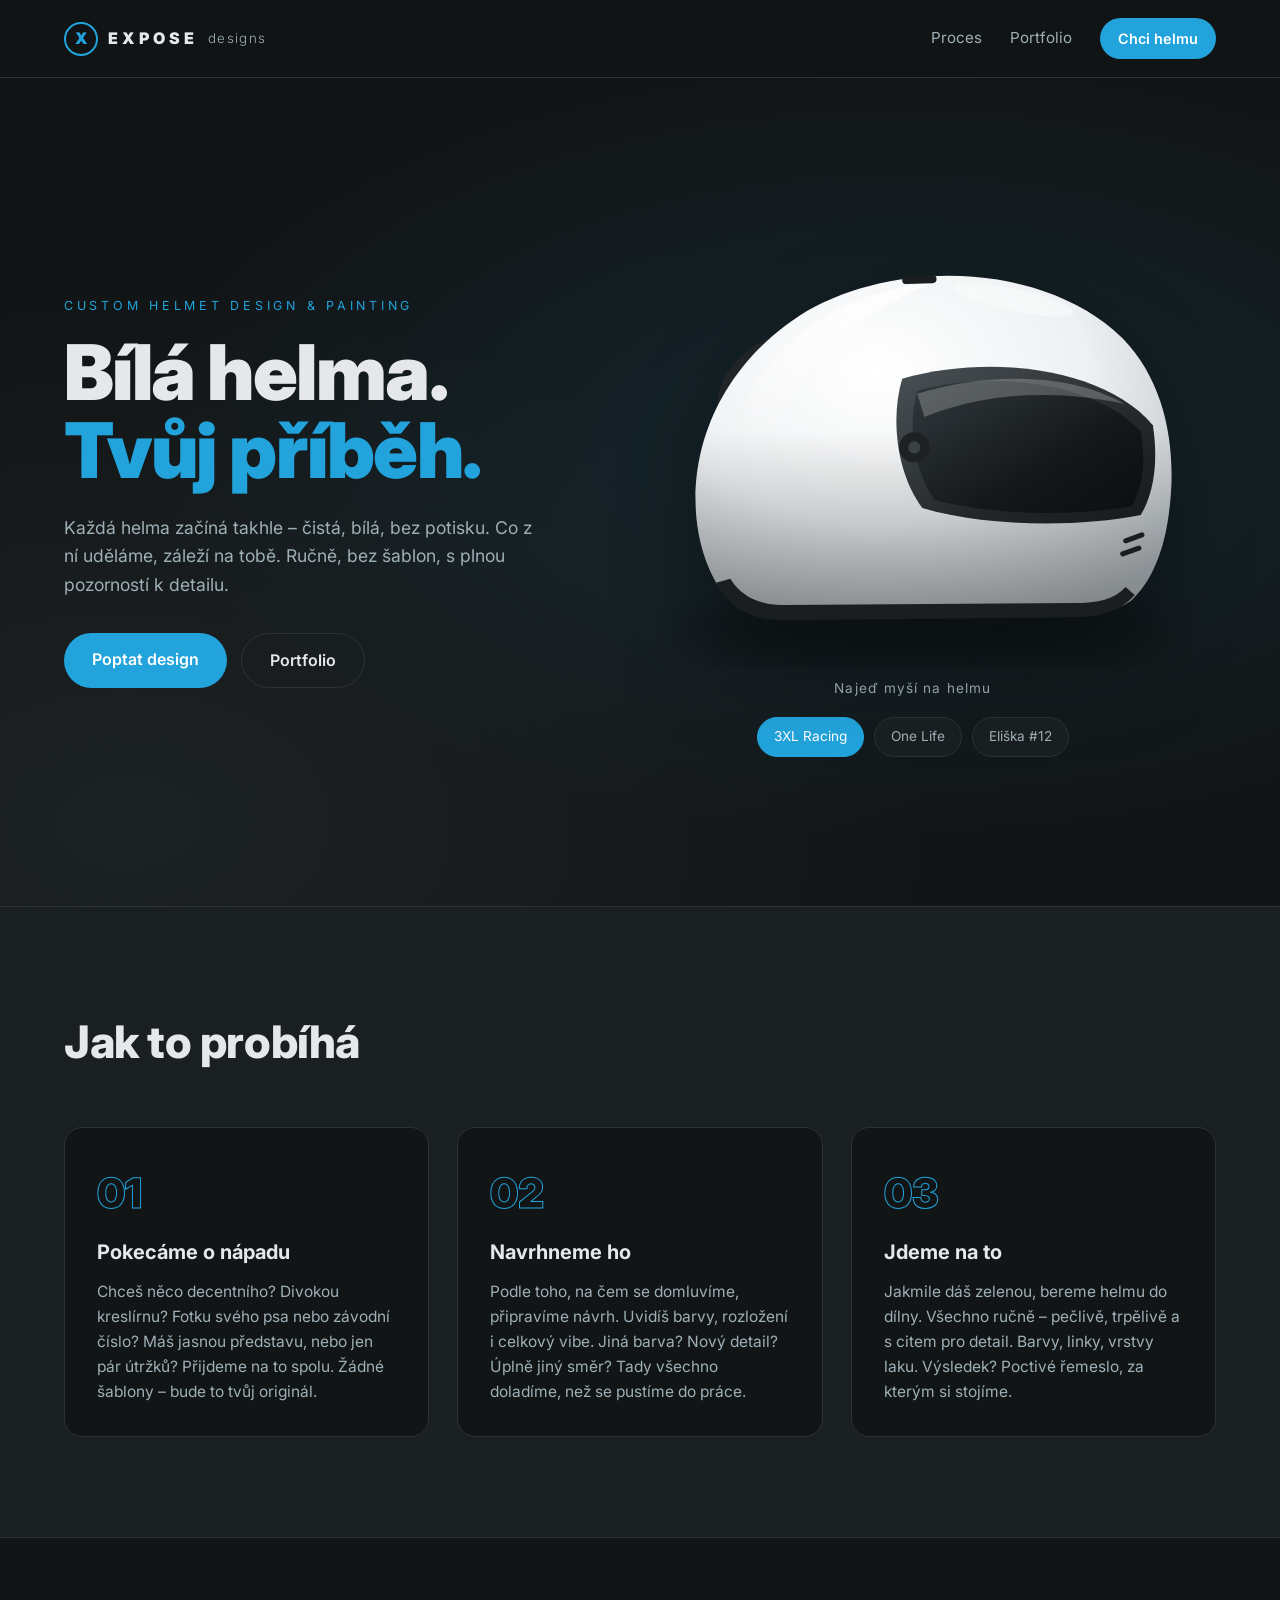
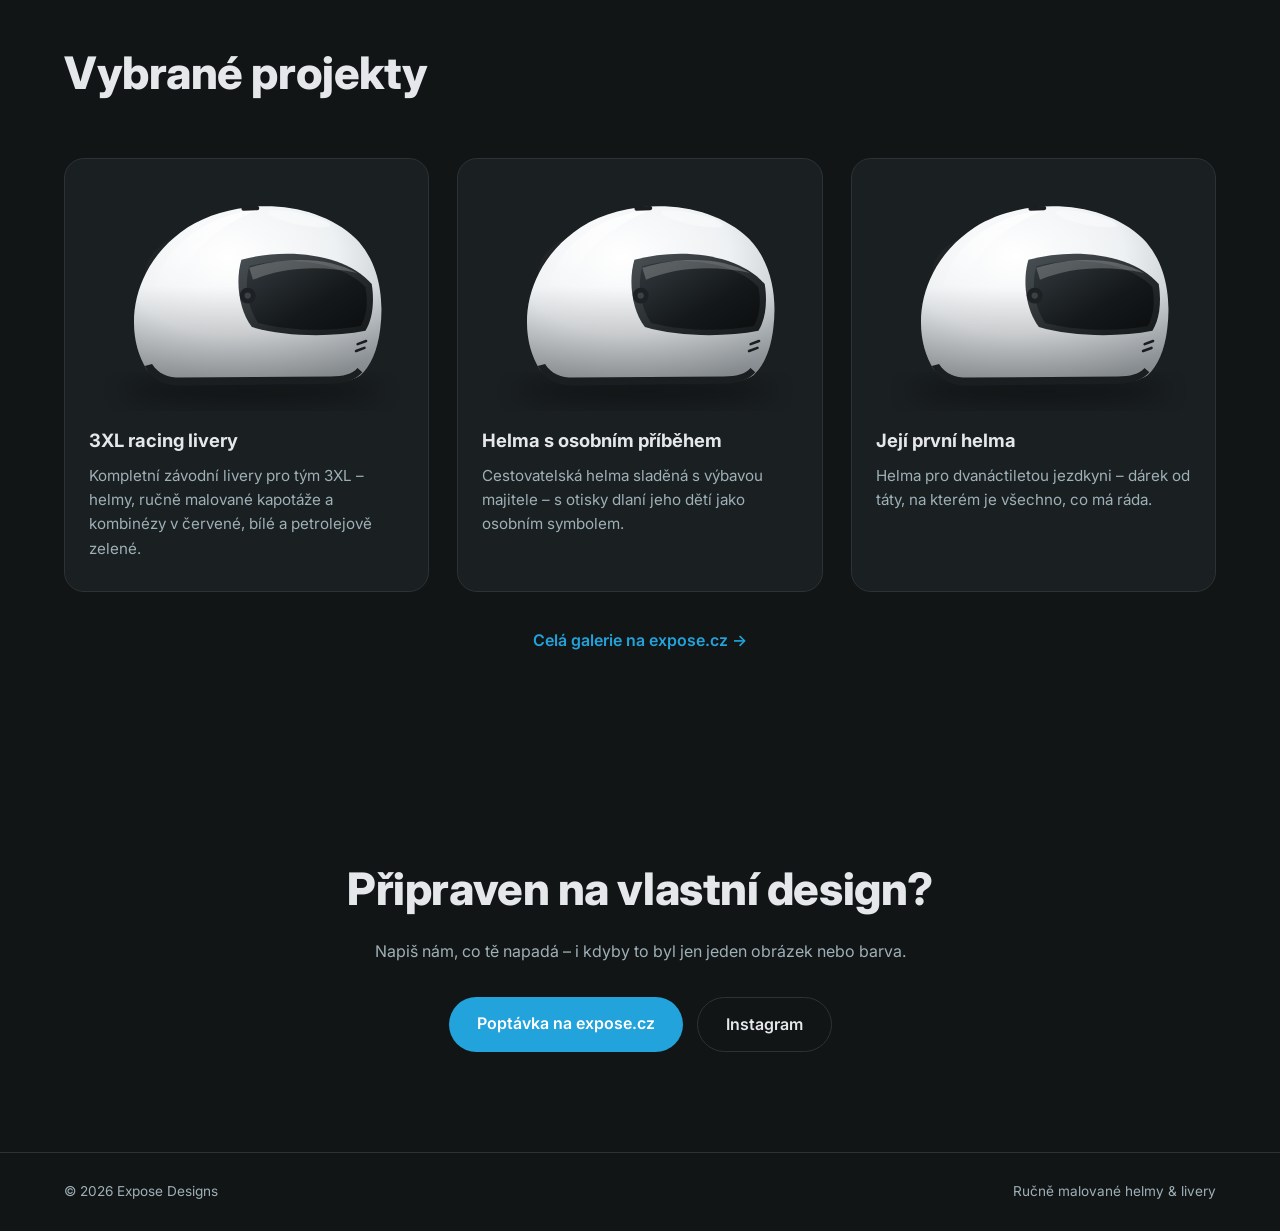
==== index.html @ 3616c08e "Add Expose Designs landing page with white helmet hover reveal Plain white SVG helmet that gets airb" ====
<!DOCTYPE html>
<html lang="cs">
<head>
  <meta charset="utf-8">
  <meta name="viewport" content="width=device-width, initial-scale=1">
  <title>Expose Designs | Custom design a malování helem</title>
  <meta name="description" content="Ručně malované helmy a závodní livery na míru. Žádné šablony – každá helma je originál.">
  <link rel="preconnect" href="https://fonts.googleapis.com">
  <link rel="preconnect" href="https://fonts.gstatic.com" crossorigin>
  <link href="https://fonts.googleapis.com/css2?family=Inter:wght@300;400;600;800;900&display=swap" rel="stylesheet">
  <link rel="stylesheet" href="css/style.css">
</head>
<body>
  <header class="nav">
    <a class="logo" href="#top"><span class="logo-x">X</span> EXPOSE <small>designs</small></a>
    <nav>
      <a href="#proces">Proces</a>
      <a href="#portfolio">Portfolio</a>
      <a href="#kontakt" class="btn btn-small">Chci helmu</a>
    </nav>
  </header>

  <main id="top">
    <section class="hero">
      <div class="hero-text">
        <p class="eyebrow">Custom helmet design &amp; painting</p>
        <h1>Bílá helma.<br><span class="accent">Tvůj příběh.</span></h1>
        <p class="lead">Každá helma začíná takhle – čistá, bílá, bez potisku. Co z ní uděláme, záleží na tobě.
          Ručně, bez šablon, s plnou pozorností k detailu.</p>
        <div class="hero-cta">
          <a href="#kontakt" class="btn">Poptat design</a>
          <a href="#portfolio" class="btn btn-ghost">Portfolio</a>
        </div>
      </div>

      <div class="hero-stage">
        <div class="helmet-wrap" id="heroHelmet" tabindex="0" aria-label="Najeď na helmu a uvidíš design"></div>
        <p class="hint"><span class="hint-mouse">Najeď myší na helmu</span><span class="hint-touch">Klepni na helmu</span></p>
        <div class="design-picker" role="tablist" aria-label="Vyber design">
          <button class="chip is-active" data-design="3xl" role="tab">3XL Racing</button>
          <button class="chip" data-design="3ae" role="tab">One Life</button>
          <button class="chip" data-design="eliska" role="tab">Eliška #12</button>
        </div>
      </div>
    </section>

    <section class="process" id="proces">
      <h2>Jak to probíhá</h2>
      <div class="steps">
        <article class="step">
          <span class="step-n">01</span>
          <h3>Pokecáme o nápadu</h3>
          <p>Chceš něco decentního? Divokou kreslírnu? Fotku svého psa nebo závodní číslo?
            Máš jasnou představu, nebo jen pár útržků? Přijdeme na to spolu. Žádné šablony – bude to tvůj originál.</p>
        </article>
        <article class="step">
          <span class="step-n">02</span>
          <h3>Navrhneme ho</h3>
          <p>Podle toho, na čem se domluvíme, připravíme návrh. Uvidíš barvy, rozložení i celkový vibe.
            Jiná barva? Nový detail? Úplně jiný směr? Tady všechno doladíme, než se pustíme do práce.</p>
        </article>
        <article class="step">
          <span class="step-n">03</span>
          <h3>Jdeme na to</h3>
          <p>Jakmile dáš zelenou, bereme helmu do dílny. Všechno ručně – pečlivě, trpělivě a s citem pro detail.
            Barvy, linky, vrstvy laku. Výsledek? Poctivé řemeslo, za kterým si stojíme.</p>
        </article>
      </div>
    </section>

    <section class="portfolio" id="portfolio">
      <h2>Vybrané projekty</h2>
      <div class="cards">
        <article class="card" data-design="3xl">
          <div class="card-helmet"></div>
          <h3>3XL racing livery</h3>
          <p>Kompletní závodní livery pro tým 3XL – helmy, ručně malované kapotáže a kombinézy v červené,
            bílé a petrolejově zelené.</p>
        </article>
        <article class="card" data-design="3ae">
          <div class="card-helmet"></div>
          <h3>Helma s osobním příběhem</h3>
          <p>Cestovatelská helma sladěná s výbavou majitele – s otisky dlaní jeho dětí jako osobním symbolem.</p>
        </article>
        <article class="card" data-design="eliska">
          <div class="card-helmet"></div>
          <h3>Její první helma</h3>
          <p>Helma pro dvanáctiletou jezdkyni – dárek od táty, na kterém je všechno, co má ráda.</p>
        </article>
      </div>
      <p class="more"><a href="https://www.expose.cz/en/gallery" target="_blank" rel="noopener">Celá galerie na expose.cz →</a></p>
    </section>

    <section class="contact" id="kontakt">
      <h2>Připraven na vlastní design?</h2>
      <p>Napiš nám, co tě napadá – i kdyby to byl jen jeden obrázek nebo barva.</p>
      <div class="hero-cta center">
        <a class="btn" href="https://www.expose.cz" target="_blank" rel="noopener">Poptávka na expose.cz</a>
        <a class="btn btn-ghost" href="https://www.instagram.com/design.by.expos_e/" target="_blank" rel="noopener">Instagram</a>
      </div>
    </section>
  </main>

  <footer class="footer">
    <span>© 2026 Expose Designs</span>
    <span>Ručně malované helmy &amp; livery</span>
  </footer>

  <script src="js/helmet.js"></script>
  <script src="js/main.js"></script>
</body>
</html>
---- css/style.css ----
:root {
  --bg: #121516;
  --bg-2: #1a1f21;
  --line: #2c3235;
  --text: #e5e7eb;
  --muted: #9eb0b7;
  --accent: #22a3db;
  --accent-2: #96b7c5;
}

* { box-sizing: border-box; margin: 0; padding: 0; }
html { scroll-behavior: smooth; }
body {
  font-family: Inter, system-ui, -apple-system, "Segoe UI", Roboto, sans-serif;
  background: var(--bg);
  color: var(--text);
  line-height: 1.6;
  -webkit-font-smoothing: antialiased;
}
a { color: inherit; text-decoration: none; }

/* NAV */
.nav {
  position: sticky; top: 0; z-index: 10;
  display: flex; justify-content: space-between; align-items: center;
  padding: 18px clamp(20px, 5vw, 64px);
  background: rgba(18, 21, 22, .8);
  backdrop-filter: blur(10px);
  border-bottom: 1px solid var(--line);
}
.logo { font-weight: 900; letter-spacing: .25em; display: flex; align-items: center; gap: 10px; }
.logo small { font-weight: 300; letter-spacing: .1em; color: var(--muted); }
.logo-x {
  display: grid; place-items: center; width: 34px; height: 34px; border-radius: 50%;
  border: 2px solid var(--accent); color: var(--accent); letter-spacing: 0;
}
.nav nav { display: flex; gap: 28px; align-items: center; font-size: .95rem; }
.nav nav a:not(.btn) { color: var(--muted); transition: color .2s; }
.nav nav a:not(.btn):hover { color: var(--text); }

/* BUTTONS */
.btn {
  display: inline-block; padding: 14px 28px; border-radius: 999px;
  background: var(--accent); color: #fff; font-weight: 600;
  transition: transform .2s, box-shadow .2s, background .2s;
}
.btn:hover { transform: translateY(-2px); box-shadow: 0 10px 30px rgba(34, 163, 219, .35); }
.btn-ghost { background: transparent; border: 1px solid var(--line); color: var(--text); }
.btn-ghost:hover { border-color: var(--accent); box-shadow: none; }
.btn-small { padding: 9px 18px; font-size: .9rem; }

/* HERO */
.hero {
  min-height: calc(100vh - 72px);
  display: grid; grid-template-columns: 1fr 1.2fr; align-items: center; gap: 40px;
  padding: 40px clamp(20px, 5vw, 64px);
  background:
    radial-gradient(ellipse at 70% 45%, rgba(34, 163, 219, .12), transparent 60%),
    radial-gradient(ellipse at 10% 90%, rgba(150, 183, 197, .08), transparent 50%);
}
.eyebrow { text-transform: uppercase; letter-spacing: .3em; font-size: .78rem; color: var(--accent); margin-bottom: 18px; }
h1 { font-size: clamp(2.6rem, 6vw, 5rem); line-height: 1.02; font-weight: 900; letter-spacing: -.02em; }
.accent { color: var(--accent); }
.lead { color: var(--muted); max-width: 480px; margin: 24px 0 34px; font-size: 1.1rem; }
.hero-cta { display: flex; gap: 14px; flex-wrap: wrap; }
.hero-cta.center { justify-content: center; }

.hero-stage { display: flex; flex-direction: column; align-items: center; }
.helmet-wrap {
  width: 100%; max-width: 680px; cursor: crosshair; outline: none;
  transition: transform .5s cubic-bezier(.2, .8, .2, 1), filter .5s;
  filter: drop-shadow(0 30px 40px rgba(0, 0, 0, .35));
}
.helmet-wrap.is-painted { transform: scale(1.03) rotate(-1deg); }
.helmet-wrap:focus-visible { outline: 2px dashed var(--accent); outline-offset: 8px; border-radius: 20px; }
.helmet-svg { width: 100%; height: auto; display: block; }

.hint {
  margin-top: 6px; font-size: .85rem; color: var(--muted); letter-spacing: .08em;
  transition: opacity .3s;
}
.hint-touch { display: none; }
@media (hover: none) { .hint-mouse { display: none; } .hint-touch { display: inline; } }
.hero-stage:has(.is-painted) .hint { opacity: 0; }

.design-picker { display: flex; gap: 10px; margin-top: 18px; flex-wrap: wrap; justify-content: center; }
.chip {
  font: inherit; font-size: .85rem; cursor: pointer;
  padding: 8px 16px; border-radius: 999px;
  background: var(--bg-2); color: var(--muted); border: 1px solid var(--line);
  transition: all .2s;
}
.chip:hover { color: var(--text); border-color: var(--accent-2); }
.chip.is-active { background: var(--accent); border-color: var(--accent); color: #fff; }

/* SECTIONS */
section { padding: 100px clamp(20px, 5vw, 64px); }
h2 { font-size: clamp(1.8rem, 3.5vw, 2.8rem); font-weight: 800; margin-bottom: 48px; letter-spacing: -.01em; }

.process { background: var(--bg-2); border-top: 1px solid var(--line); border-bottom: 1px solid var(--line); }
.steps { display: grid; grid-template-columns: repeat(3, 1fr); gap: 28px; }
.step {
  padding: 32px; border-radius: 18px; border: 1px solid var(--line); background: var(--bg);
  transition: border-color .3s, transform .3s;
}
.step:hover { border-color: var(--accent); transform: translateY(-4px); }
.step-n { font-size: 2.6rem; font-weight: 900; color: transparent; -webkit-text-stroke: 1px var(--accent); }
.step h3 { margin: 10px 0 12px; font-size: 1.25rem; }
.step p { color: var(--muted); font-size: .97rem; }

.cards { display: grid; grid-template-columns: repeat(3, 1fr); gap: 28px; }
.card {
  padding: 22px 24px 30px; border-radius: 20px; background: var(--bg-2); border: 1px solid var(--line);
  cursor: crosshair; transition: border-color .3s, transform .3s;
}
.card:hover { border-color: var(--accent); transform: translateY(-4px); }
.card-helmet { margin-bottom: 14px; transition: transform .5s cubic-bezier(.2, .8, .2, 1); }
.card-helmet.is-painted { transform: scale(1.04); }
.card h3 { font-size: 1.15rem; margin-bottom: 8px; }
.card p { color: var(--muted); font-size: .95rem; }
.more { margin-top: 36px; text-align: center; }
.more a { color: var(--accent); font-weight: 600; }

.contact { text-align: center; }
.contact h2 { margin-bottom: 14px; }
.contact p { color: var(--muted); margin-bottom: 32px; }

.footer {
  display: flex; justify-content: space-between; flex-wrap: wrap; gap: 10px;
  padding: 28px clamp(20px, 5vw, 64px); border-top: 1px solid var(--line);
  color: var(--muted); font-size: .85rem;
}

@media (max-width: 900px) {
  .hero { grid-template-columns: 1fr; text-align: center; min-height: auto; padding-top: 50px; }
  .lead { margin-left: auto; margin-right: auto; }
  .hero-cta { justify-content: center; }
  .steps, .cards { grid-template-columns: 1fr; }
  .nav nav a:not(.btn) { display: none; }
}

@media (prefers-reduced-motion: reduce) {
  * { transition: none !important; scroll-behavior: auto !important; }
}
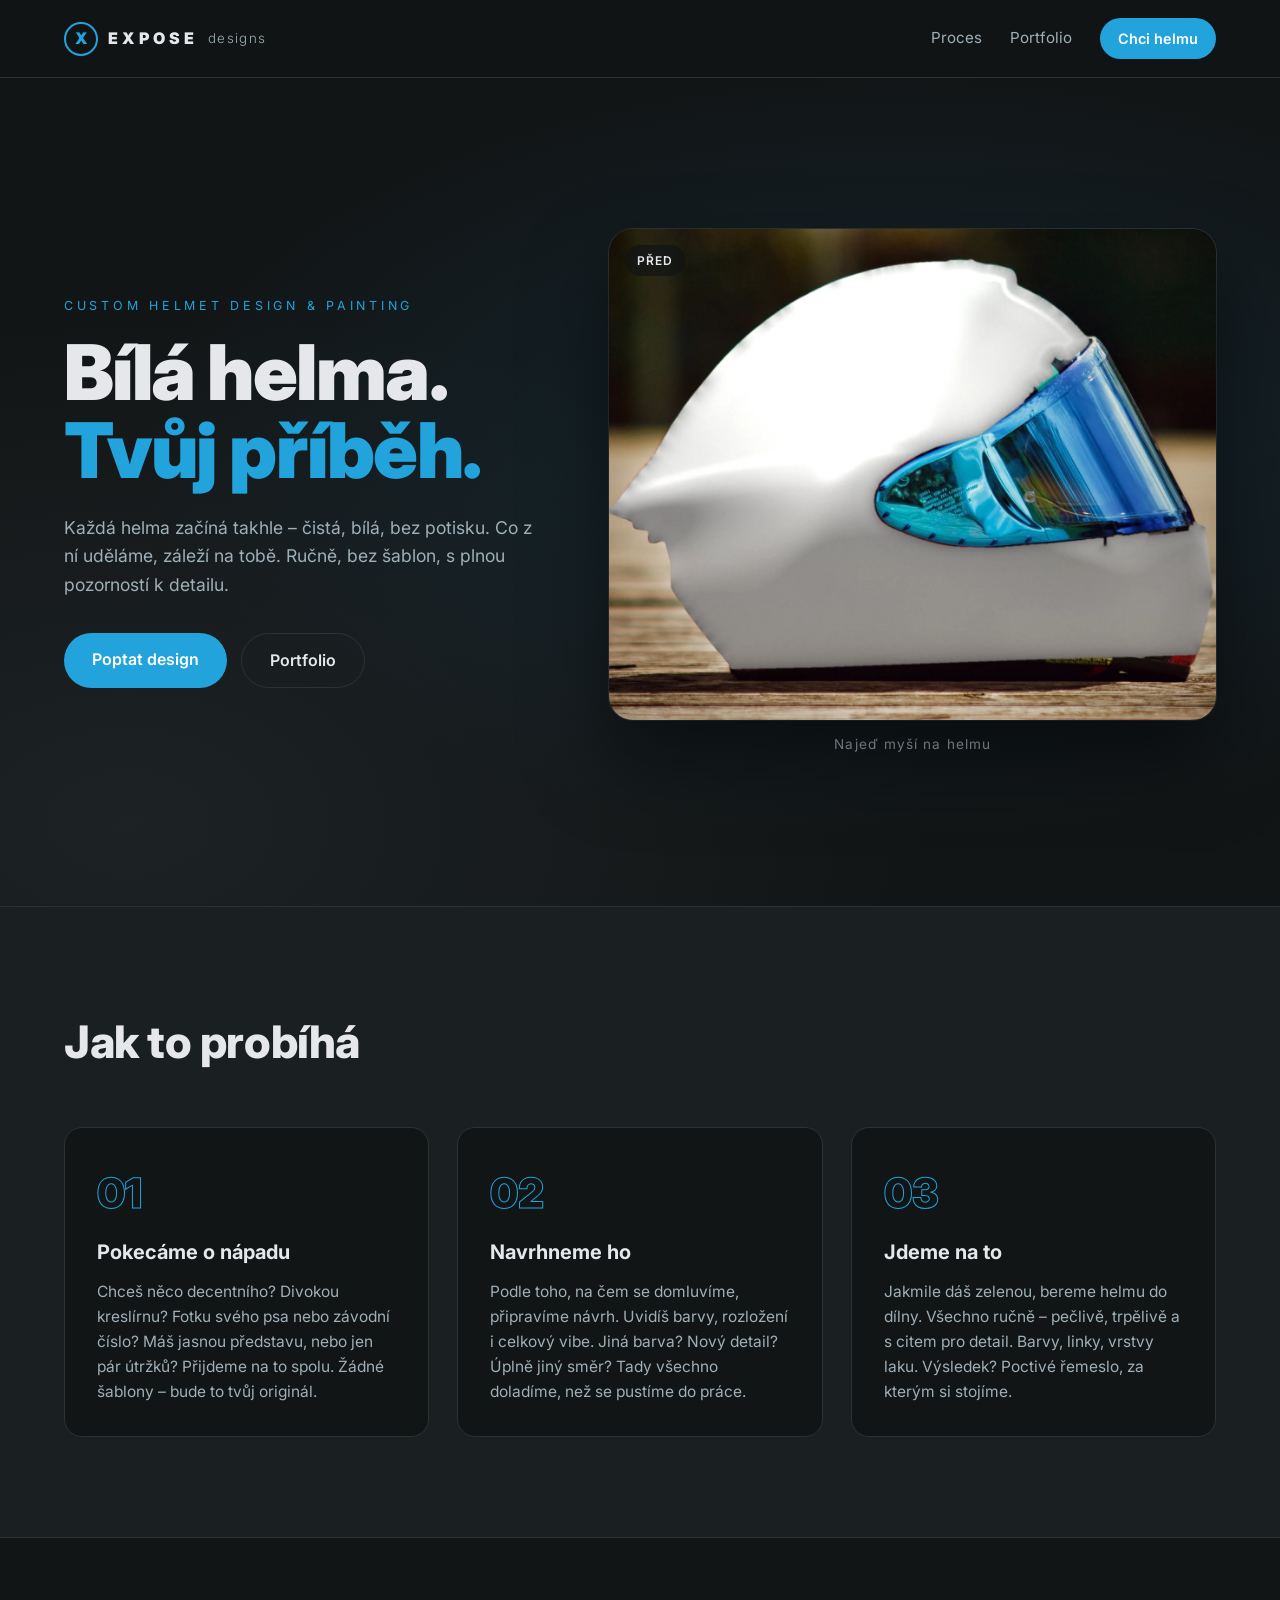
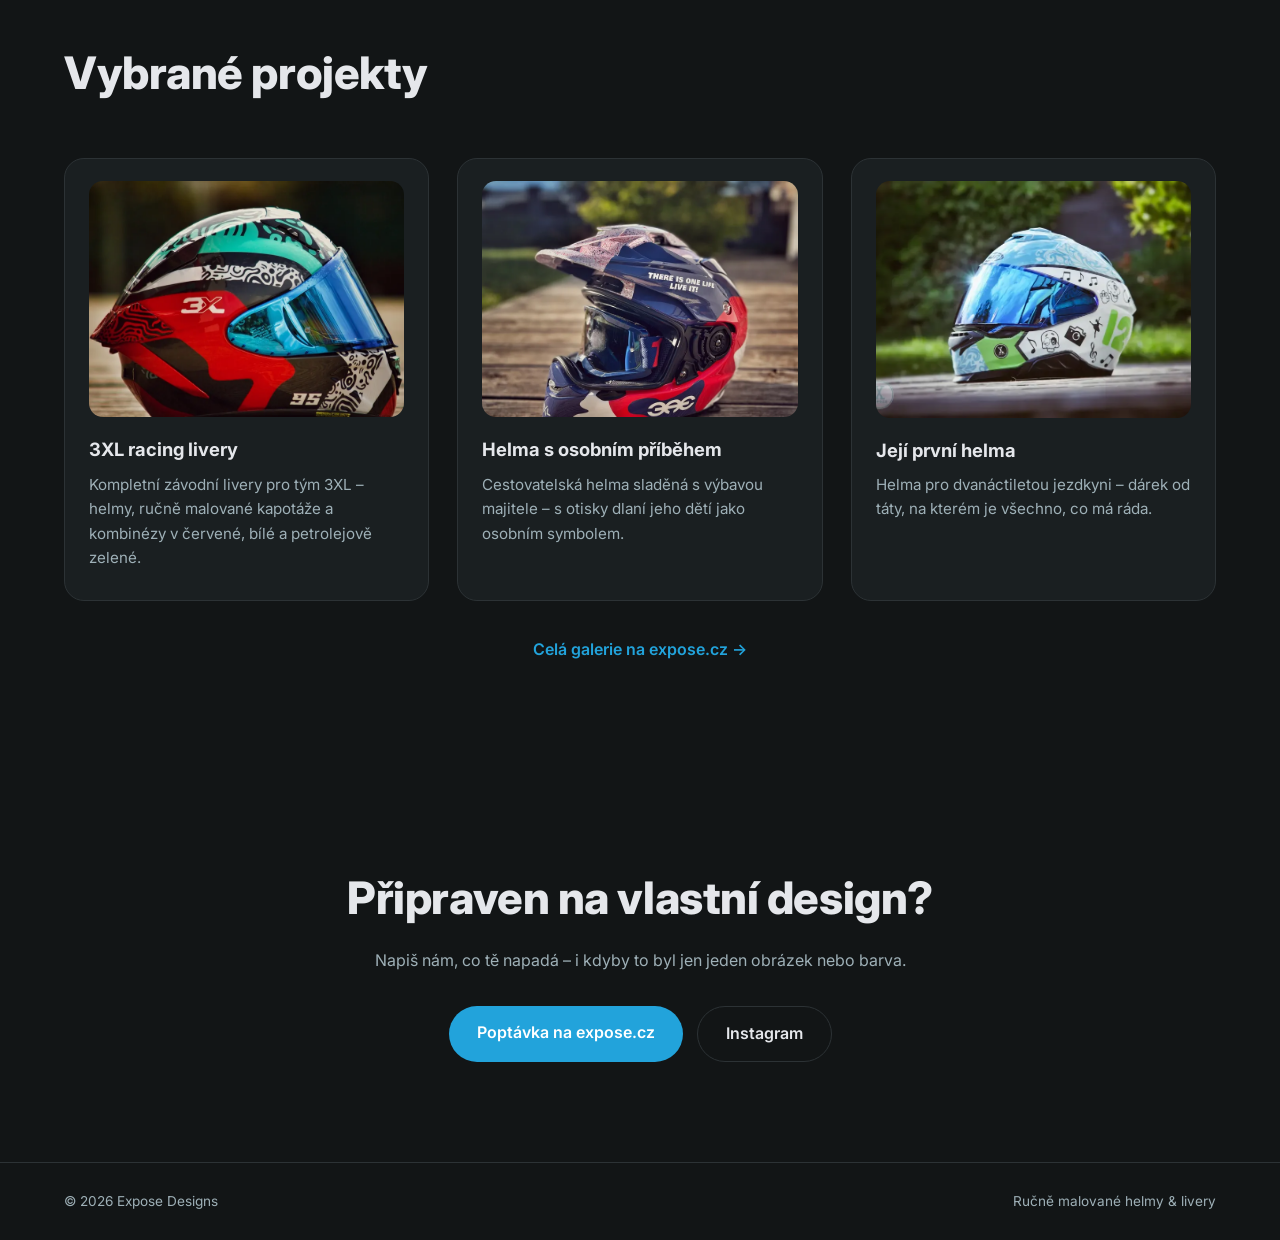
==== commit fa0b6a51: "Replace SVG helmet with photo-based white-to-livery reveal Hero now shows a photoreal plain white he" ====
--- a/index.html
+++ b/index.html
@@ -34,13 +34,13 @@
       </div>
 
       <div class="hero-stage">
-        <div class="helmet-wrap" id="heroHelmet" tabindex="0" aria-label="Najeď na helmu a uvidíš design"></div>
+        <div class="reveal" id="heroReveal" tabindex="0" aria-label="Najeď na helmu a uvidíš hotový design">
+          <img class="reveal-base" src="img/helmet-white.webp" alt="Čistě bílá helma bez potisku" width="1400" height="1134">
+          <img class="reveal-top" src="img/helmet-painted.webp" alt="Stejná helma s ručně malovaným designem 3XL racing" width="1400" height="1134">
+          <span class="reveal-tag tag-before">Před</span>
+          <span class="reveal-tag tag-after">Po – 3XL racing livery</span>
+        </div>
         <p class="hint"><span class="hint-mouse">Najeď myší na helmu</span><span class="hint-touch">Klepni na helmu</span></p>
-        <div class="design-picker" role="tablist" aria-label="Vyber design">
-          <button class="chip is-active" data-design="3xl" role="tab">3XL Racing</button>
-          <button class="chip" data-design="3ae" role="tab">One Life</button>
-          <button class="chip" data-design="eliska" role="tab">Eliška #12</button>
-        </div>
       </div>
     </section>
 
@@ -71,19 +71,19 @@
     <section class="portfolio" id="portfolio">
       <h2>Vybrané projekty</h2>
       <div class="cards">
-        <article class="card" data-design="3xl">
-          <div class="card-helmet"></div>
+        <article class="card">
+          <div class="card-photo"><img src="img/project-3xl.webp" alt="3XL racing livery" loading="lazy"></div>
           <h3>3XL racing livery</h3>
           <p>Kompletní závodní livery pro tým 3XL – helmy, ručně malované kapotáže a kombinézy v červené,
             bílé a petrolejově zelené.</p>
         </article>
-        <article class="card" data-design="3ae">
-          <div class="card-helmet"></div>
+        <article class="card">
+          <div class="card-photo"><img src="img/project-3ae.webp" alt="Cestovatelská helma s osobním příběhem" loading="lazy"></div>
           <h3>Helma s osobním příběhem</h3>
           <p>Cestovatelská helma sladěná s výbavou majitele – s otisky dlaní jeho dětí jako osobním symbolem.</p>
         </article>
-        <article class="card" data-design="eliska">
-          <div class="card-helmet"></div>
+        <article class="card">
+          <div class="card-photo"><img src="img/project-eliska.webp" alt="Helma pro dvanáctiletou jezdkyni" loading="lazy"></div>
           <h3>Její první helma</h3>
           <p>Helma pro dvanáctiletou jezdkyni – dárek od táty, na kterém je všechno, co má ráda.</p>
         </article>
@@ -106,7 +106,6 @@
     <span>Ručně malované helmy &amp; livery</span>
   </footer>
 
-  <script src="js/helmet.js"></script>
   <script src="js/main.js"></script>
 </body>
 </html>
--- a/css/style.css
+++ b/css/style.css
@@ -66,32 +66,37 @@
 .hero-cta.center { justify-content: center; }
 
 .hero-stage { display: flex; flex-direction: column; align-items: center; }
-.helmet-wrap {
-  width: 100%; max-width: 680px; cursor: crosshair; outline: none;
-  transition: transform .5s cubic-bezier(.2, .8, .2, 1), filter .5s;
-  filter: drop-shadow(0 30px 40px rgba(0, 0, 0, .35));
+.reveal {
+  --x: 50%; --y: 50%; --r: 0%;
+  position: relative; width: 100%; max-width: 760px; aspect-ratio: 1400 / 1134;
+  border-radius: 24px; overflow: hidden; cursor: crosshair; outline: none;
+  box-shadow: 0 40px 80px rgba(0, 0, 0, .5), 0 0 0 1px var(--line);
+  transition: transform .6s cubic-bezier(.2, .8, .2, 1), box-shadow .6s;
 }
-.helmet-wrap.is-painted { transform: scale(1.03) rotate(-1deg); }
-.helmet-wrap:focus-visible { outline: 2px dashed var(--accent); outline-offset: 8px; border-radius: 20px; }
-.helmet-svg { width: 100%; height: auto; display: block; }
+.reveal img { position: absolute; inset: 0; width: 100%; height: 100%; object-fit: cover; display: block; user-select: none; -webkit-user-drag: none; }
+.reveal-top {
+  -webkit-mask-image: radial-gradient(circle at var(--x) var(--y), #000 calc(var(--r) - 12%), transparent var(--r));
+          mask-image: radial-gradient(circle at var(--x) var(--y), #000 calc(var(--r) - 12%), transparent var(--r));
+}
+.reveal.is-painted { transform: scale(1.015); box-shadow: 0 50px 100px rgba(0, 0, 0, .6), 0 0 0 1px var(--accent); }
+.reveal:focus-visible { outline: 2px dashed var(--accent); outline-offset: 6px; }
+.reveal-tag {
+  position: absolute; top: 16px; left: 16px; padding: 6px 12px; border-radius: 999px;
+  font-size: .75rem; font-weight: 600; letter-spacing: .08em; text-transform: uppercase;
+  background: rgba(18, 21, 22, .7); backdrop-filter: blur(6px); color: var(--text);
+  transition: opacity .4s;
+}
+.tag-after { opacity: 0; color: #fff; background: rgba(34, 163, 219, .85); }
+.reveal.is-painted .tag-before { opacity: 0; }
+.reveal.is-painted .tag-after { opacity: 1; }
 
 .hint {
-  margin-top: 6px; font-size: .85rem; color: var(--muted); letter-spacing: .08em;
+  margin-top: 14px; font-size: .85rem; color: var(--muted); letter-spacing: .08em;
   transition: opacity .3s;
 }
 .hint-touch { display: none; }
 @media (hover: none) { .hint-mouse { display: none; } .hint-touch { display: inline; } }
 .hero-stage:has(.is-painted) .hint { opacity: 0; }
-
-.design-picker { display: flex; gap: 10px; margin-top: 18px; flex-wrap: wrap; justify-content: center; }
-.chip {
-  font: inherit; font-size: .85rem; cursor: pointer;
-  padding: 8px 16px; border-radius: 999px;
-  background: var(--bg-2); color: var(--muted); border: 1px solid var(--line);
-  transition: all .2s;
-}
-.chip:hover { color: var(--text); border-color: var(--accent-2); }
-.chip.is-active { background: var(--accent); border-color: var(--accent); color: #fff; }
 
 /* SECTIONS */
 section { padding: 100px clamp(20px, 5vw, 64px); }
@@ -111,11 +116,12 @@
 .cards { display: grid; grid-template-columns: repeat(3, 1fr); gap: 28px; }
 .card {
   padding: 22px 24px 30px; border-radius: 20px; background: var(--bg-2); border: 1px solid var(--line);
-  cursor: crosshair; transition: border-color .3s, transform .3s;
+  transition: border-color .3s, transform .3s;
 }
 .card:hover { border-color: var(--accent); transform: translateY(-4px); }
-.card-helmet { margin-bottom: 14px; transition: transform .5s cubic-bezier(.2, .8, .2, 1); }
-.card-helmet.is-painted { transform: scale(1.04); }
+.card-photo { aspect-ratio: 4 / 3; border-radius: 14px; overflow: hidden; margin-bottom: 18px; }
+.card-photo img { width: 100%; height: 100%; object-fit: cover; display: block; transition: transform .6s cubic-bezier(.2, .8, .2, 1); }
+.card:hover .card-photo img { transform: scale(1.06); }
 .card h3 { font-size: 1.15rem; margin-bottom: 8px; }
 .card p { color: var(--muted); font-size: .95rem; }
 .more { margin-top: 36px; text-align: center; }
@@ -132,7 +138,7 @@
 }
 
 @media (max-width: 900px) {
-  .hero { grid-template-columns: 1fr; text-align: center; min-height: auto; padding-top: 50px; }
+  .hero { grid-template-columns: 1fr; text-align: center; gap: 28px; min-height: auto; padding-top: 50px; }
   .lead { margin-left: auto; margin-right: auto; }
   .hero-cta { justify-content: center; }
   .steps, .cards { grid-template-columns: 1fr; }
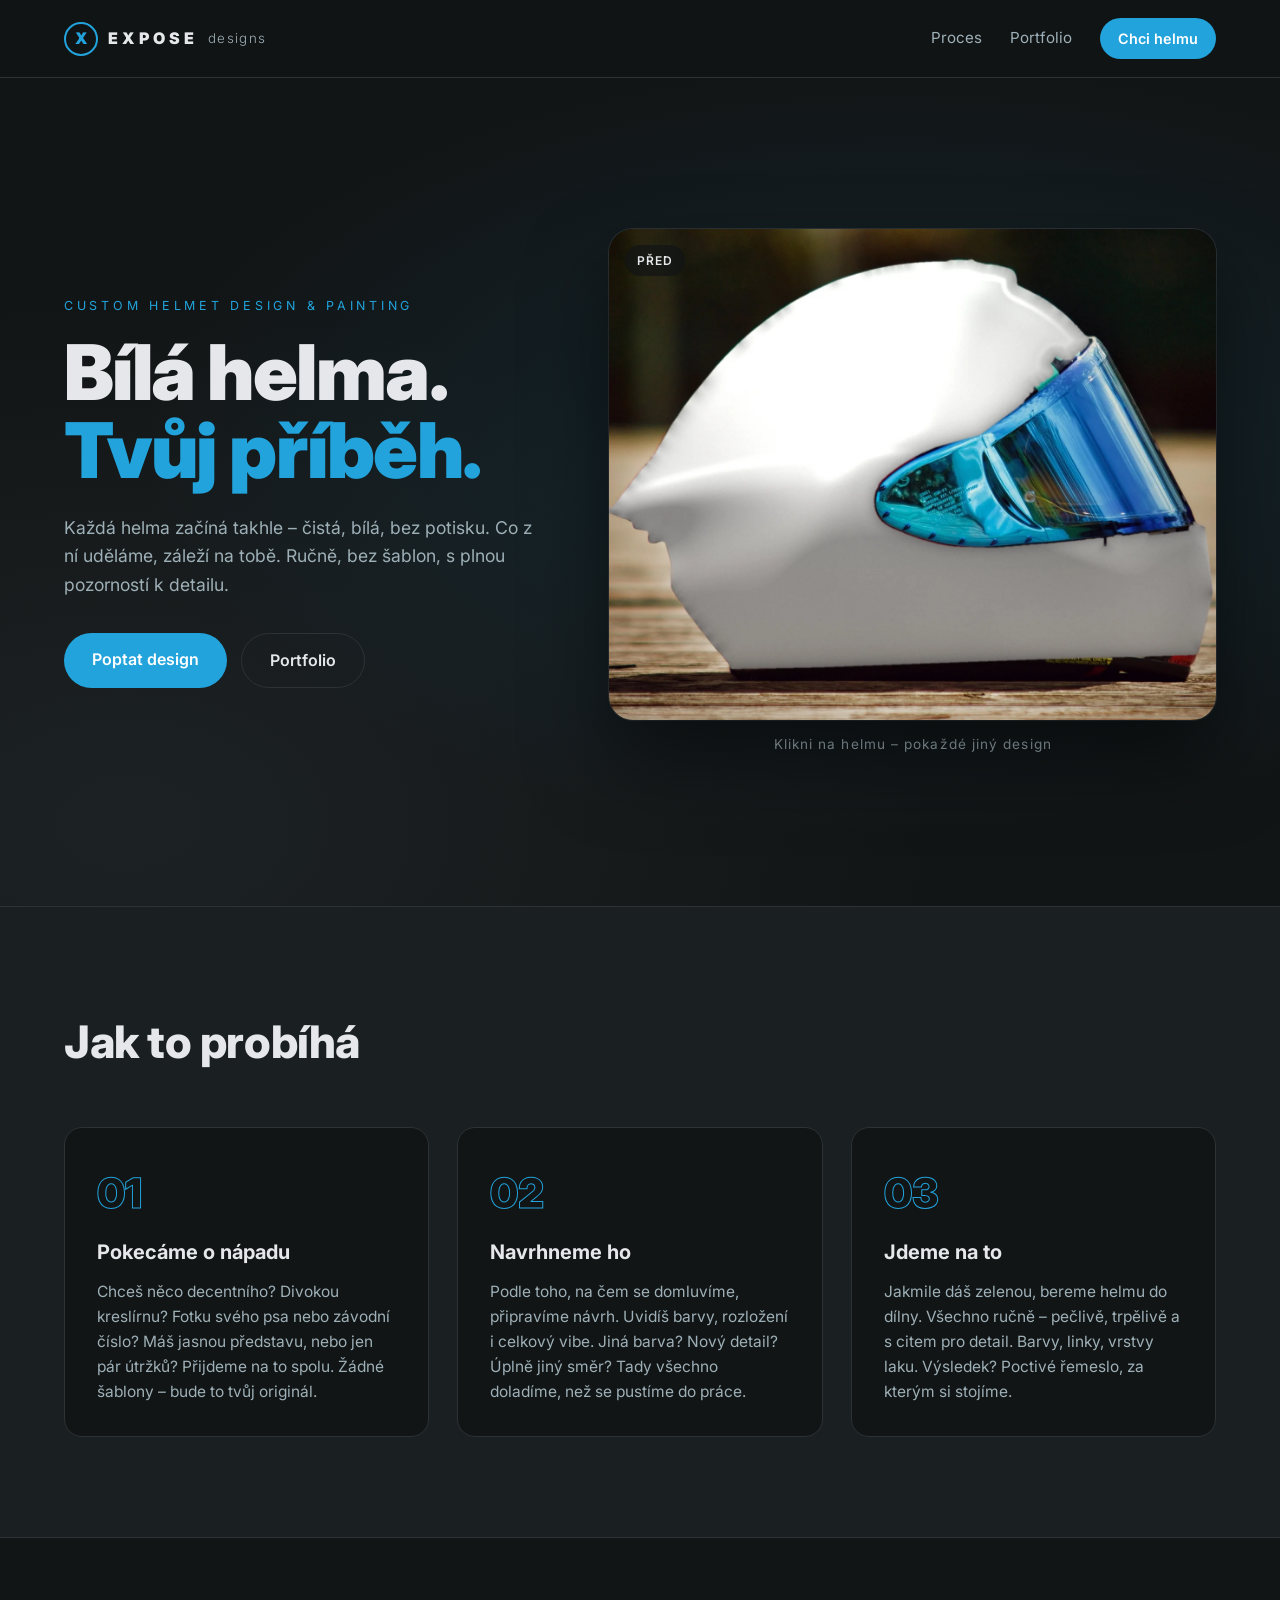
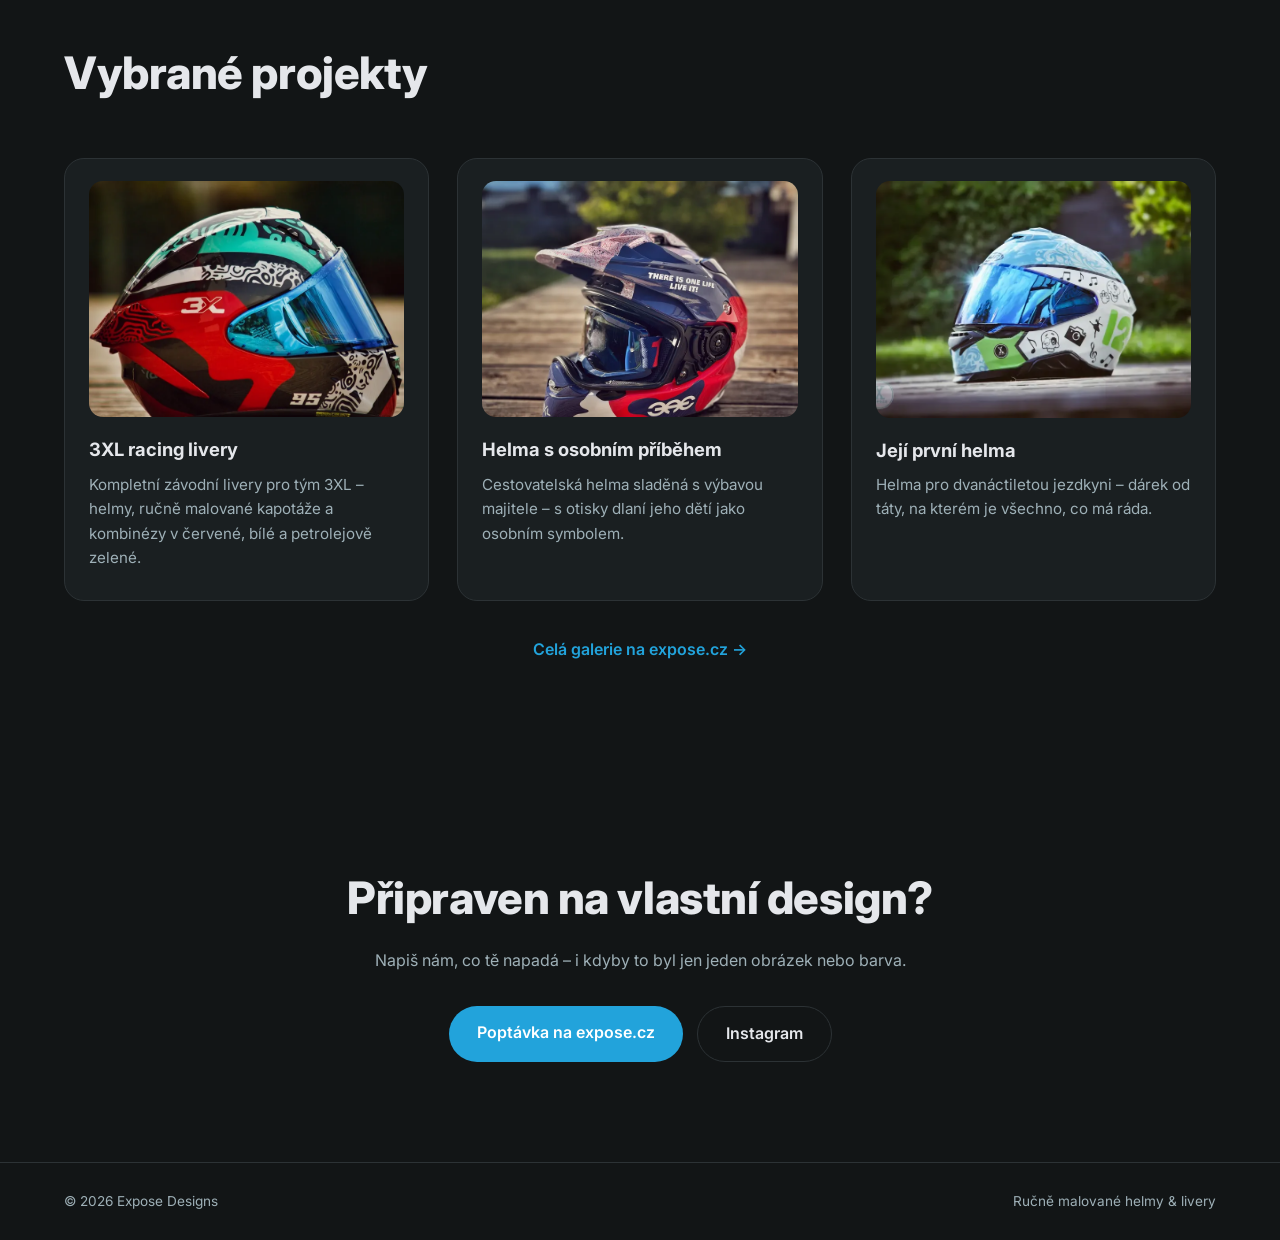
==== commit 3a8731af: "Click to paint helmet, cycle through three liveries Helmet stays white until clicked; each click tog" ====
--- a/index.html
+++ b/index.html
@@ -34,13 +34,14 @@
       </div>
 
       <div class="hero-stage">
-        <div class="reveal" id="heroReveal" tabindex="0" aria-label="Najeď na helmu a uvidíš hotový design">
+        <div class="reveal" id="heroReveal" role="button" tabindex="0" aria-pressed="false" aria-label="Klikni na helmu a nastříkej design">
           <img class="reveal-base" src="img/helmet-white.webp" alt="Čistě bílá helma bez potisku" width="1400" height="1134">
-          <img class="reveal-top" src="img/helmet-painted.webp" alt="Stejná helma s ručně malovaným designem 3XL racing" width="1400" height="1134">
+          <img class="reveal-top" src="img/helmet-3xl.webp" alt="Stejná helma s ručně malovaným designem" width="1400" height="1134">
           <span class="reveal-tag tag-before">Před</span>
-          <span class="reveal-tag tag-after">Po – 3XL racing livery</span>
+          <span class="reveal-tag tag-after" id="designName">3XL racing livery</span>
+          <span class="reveal-count" id="designCount">1 / 3</span>
         </div>
-        <p class="hint"><span class="hint-mouse">Najeď myší na helmu</span><span class="hint-touch">Klepni na helmu</span></p>
+        <p class="hint" id="hint">Klikni na helmu – pokaždé jiný design</p>
       </div>
     </section>
 
--- a/css/style.css
+++ b/css/style.css
@@ -69,7 +69,7 @@
 .reveal {
   --x: 50%; --y: 50%; --r: 0%;
   position: relative; width: 100%; max-width: 760px; aspect-ratio: 1400 / 1134;
-  border-radius: 24px; overflow: hidden; cursor: crosshair; outline: none;
+  border-radius: 24px; overflow: hidden; cursor: pointer; outline: none; -webkit-tap-highlight-color: transparent;
   box-shadow: 0 40px 80px rgba(0, 0, 0, .5), 0 0 0 1px var(--line);
   transition: transform .6s cubic-bezier(.2, .8, .2, 1), box-shadow .6s;
 }
@@ -94,9 +94,12 @@
   margin-top: 14px; font-size: .85rem; color: var(--muted); letter-spacing: .08em;
   transition: opacity .3s;
 }
-.hint-touch { display: none; }
-@media (hover: none) { .hint-mouse { display: none; } .hint-touch { display: inline; } }
-.hero-stage:has(.is-painted) .hint { opacity: 0; }
+.reveal-count {
+  position: absolute; bottom: 16px; right: 16px; padding: 4px 10px; border-radius: 999px;
+  font-size: .72rem; font-weight: 600; letter-spacing: .1em;
+  background: rgba(18, 21, 22, .7); color: var(--muted); opacity: 0; transition: opacity .4s;
+}
+.reveal.is-painted .reveal-count { opacity: 1; }
 
 /* SECTIONS */
 section { padding: 100px clamp(20px, 5vw, 64px); }
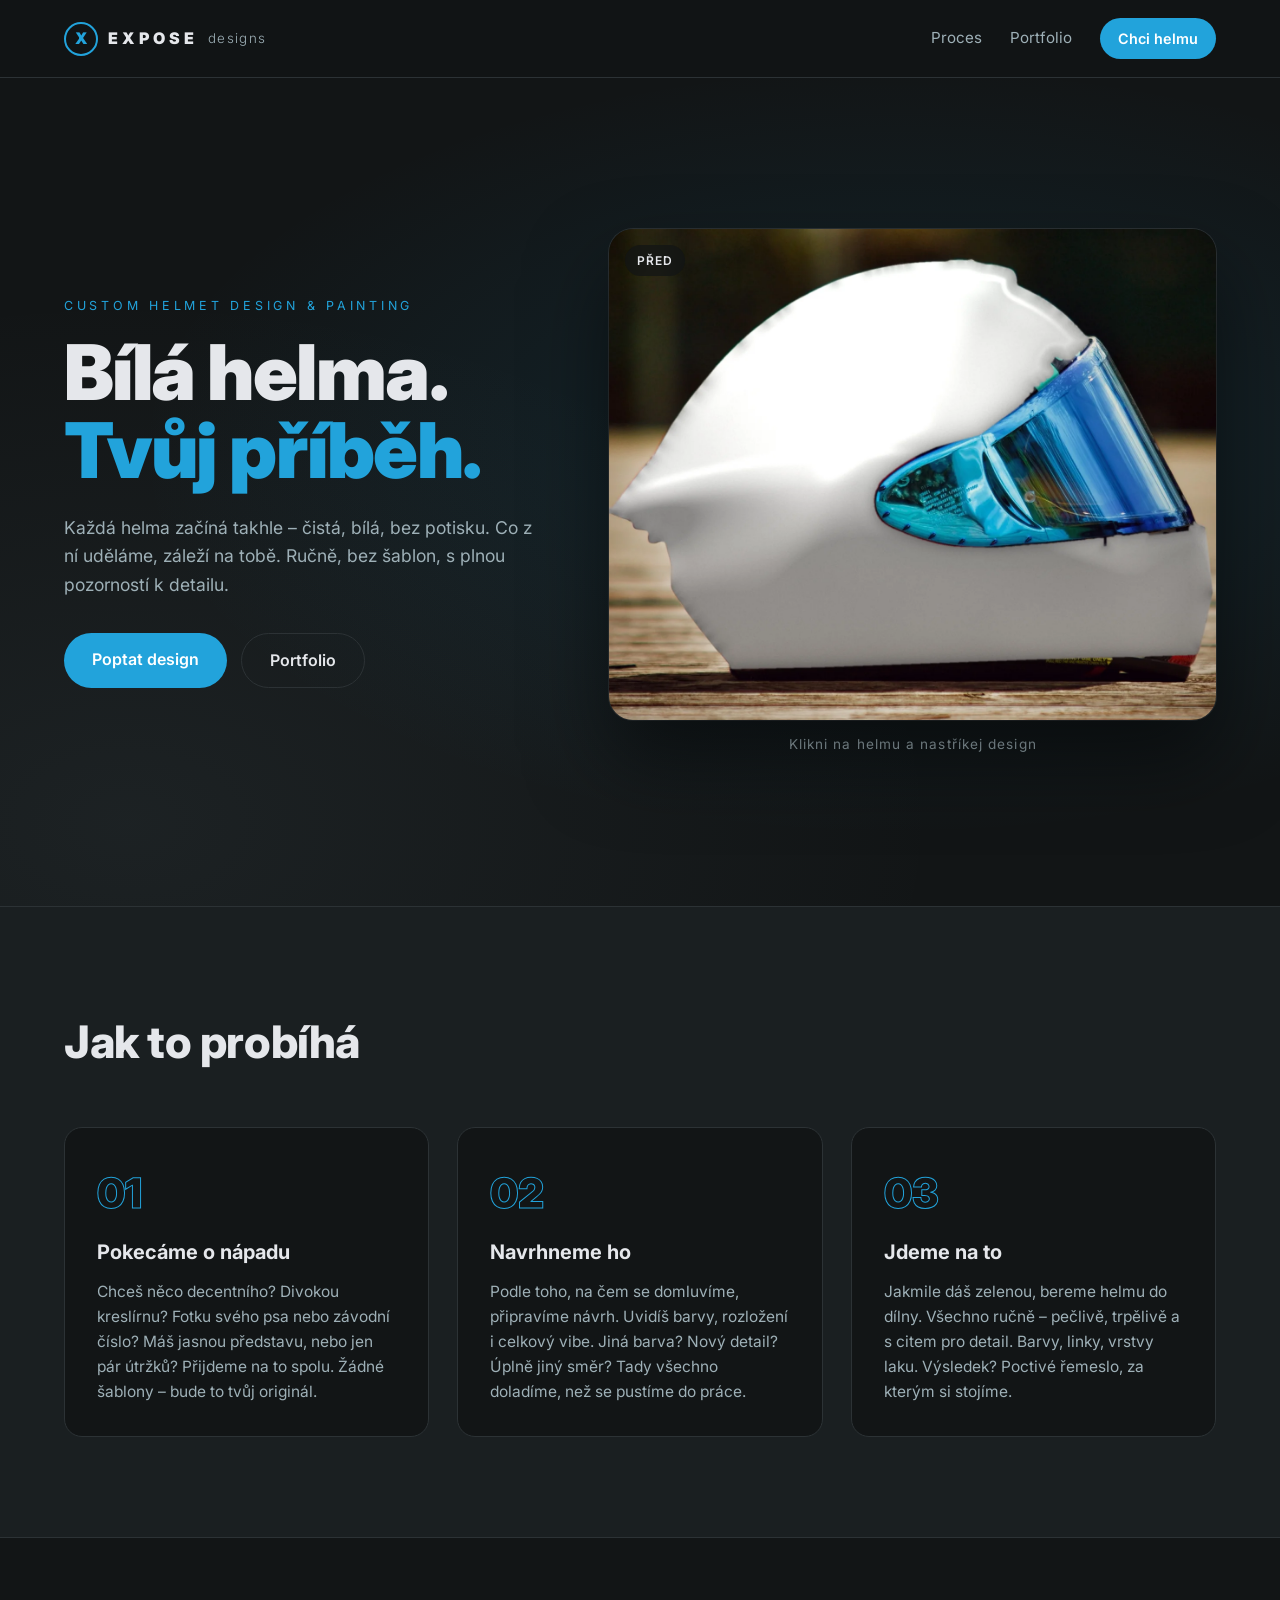
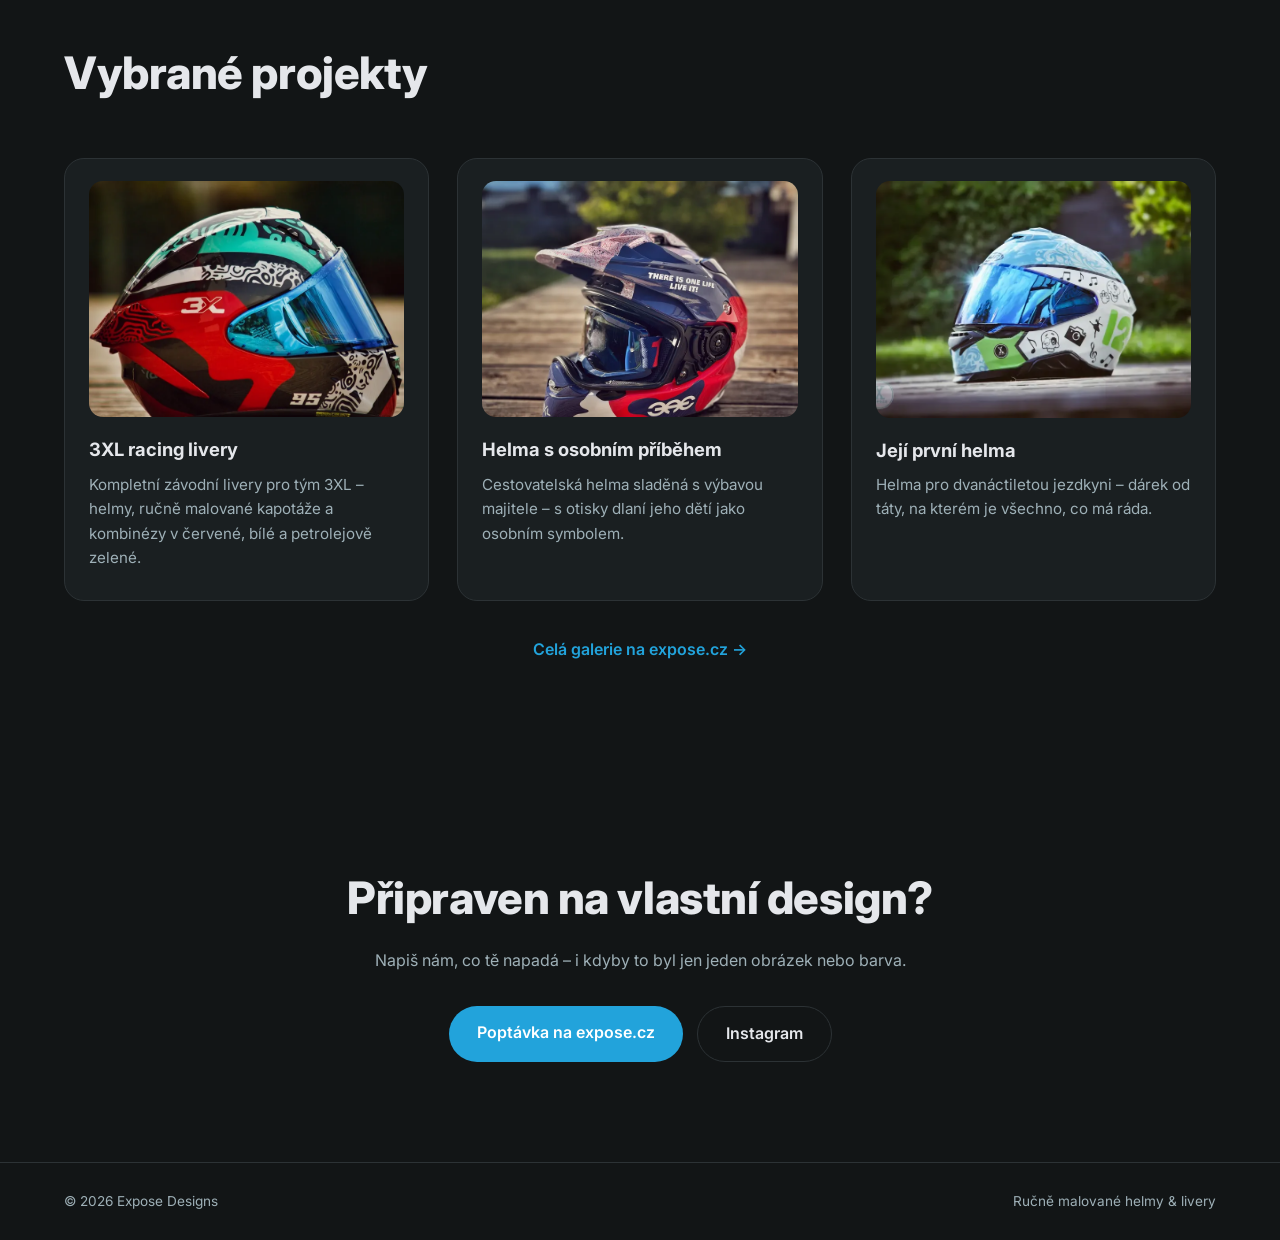
==== commit 95903a93: "Fix click reveal timing, drop generated liveries Mask radius overshot to 160% so the clear animation" ====
--- a/index.html
+++ b/index.html
@@ -38,10 +38,9 @@
           <img class="reveal-base" src="img/helmet-white.webp" alt="Čistě bílá helma bez potisku" width="1400" height="1134">
           <img class="reveal-top" src="img/helmet-3xl.webp" alt="Stejná helma s ručně malovaným designem" width="1400" height="1134">
           <span class="reveal-tag tag-before">Před</span>
-          <span class="reveal-tag tag-after" id="designName">3XL racing livery</span>
-          <span class="reveal-count" id="designCount">1 / 3</span>
+          <span class="reveal-tag tag-after">Po – 3XL racing livery</span>
         </div>
-        <p class="hint" id="hint">Klikni na helmu – pokaždé jiný design</p>
+        <p class="hint" id="hint">Klikni na helmu a nastříkej design</p>
       </div>
     </section>
 
--- a/css/style.css
+++ b/css/style.css
@@ -67,17 +67,14 @@
 
 .hero-stage { display: flex; flex-direction: column; align-items: center; }
 .reveal {
-  --x: 50%; --y: 50%; --r: 0%;
+  user-select: none; -webkit-user-select: none; touch-action: manipulation;
   position: relative; width: 100%; max-width: 760px; aspect-ratio: 1400 / 1134;
   border-radius: 24px; overflow: hidden; cursor: pointer; outline: none; -webkit-tap-highlight-color: transparent;
   box-shadow: 0 40px 80px rgba(0, 0, 0, .5), 0 0 0 1px var(--line);
   transition: transform .6s cubic-bezier(.2, .8, .2, 1), box-shadow .6s;
 }
 .reveal img { position: absolute; inset: 0; width: 100%; height: 100%; object-fit: cover; display: block; user-select: none; -webkit-user-drag: none; }
-.reveal-top {
-  -webkit-mask-image: radial-gradient(circle at var(--x) var(--y), #000 calc(var(--r) - 12%), transparent var(--r));
-          mask-image: radial-gradient(circle at var(--x) var(--y), #000 calc(var(--r) - 12%), transparent var(--r));
-}
+.reveal-top { -webkit-mask-repeat: no-repeat; mask-repeat: no-repeat; -webkit-mask-size: 100% 100%; mask-size: 100% 100%; }
 .reveal.is-painted { transform: scale(1.015); box-shadow: 0 50px 100px rgba(0, 0, 0, .6), 0 0 0 1px var(--accent); }
 .reveal:focus-visible { outline: 2px dashed var(--accent); outline-offset: 6px; }
 .reveal-tag {
@@ -94,12 +91,7 @@
   margin-top: 14px; font-size: .85rem; color: var(--muted); letter-spacing: .08em;
   transition: opacity .3s;
 }
-.reveal-count {
-  position: absolute; bottom: 16px; right: 16px; padding: 4px 10px; border-radius: 999px;
-  font-size: .72rem; font-weight: 600; letter-spacing: .1em;
-  background: rgba(18, 21, 22, .7); color: var(--muted); opacity: 0; transition: opacity .4s;
-}
-.reveal.is-painted .reveal-count { opacity: 1; }
+
 
 /* SECTIONS */
 section { padding: 100px clamp(20px, 5vw, 64px); }
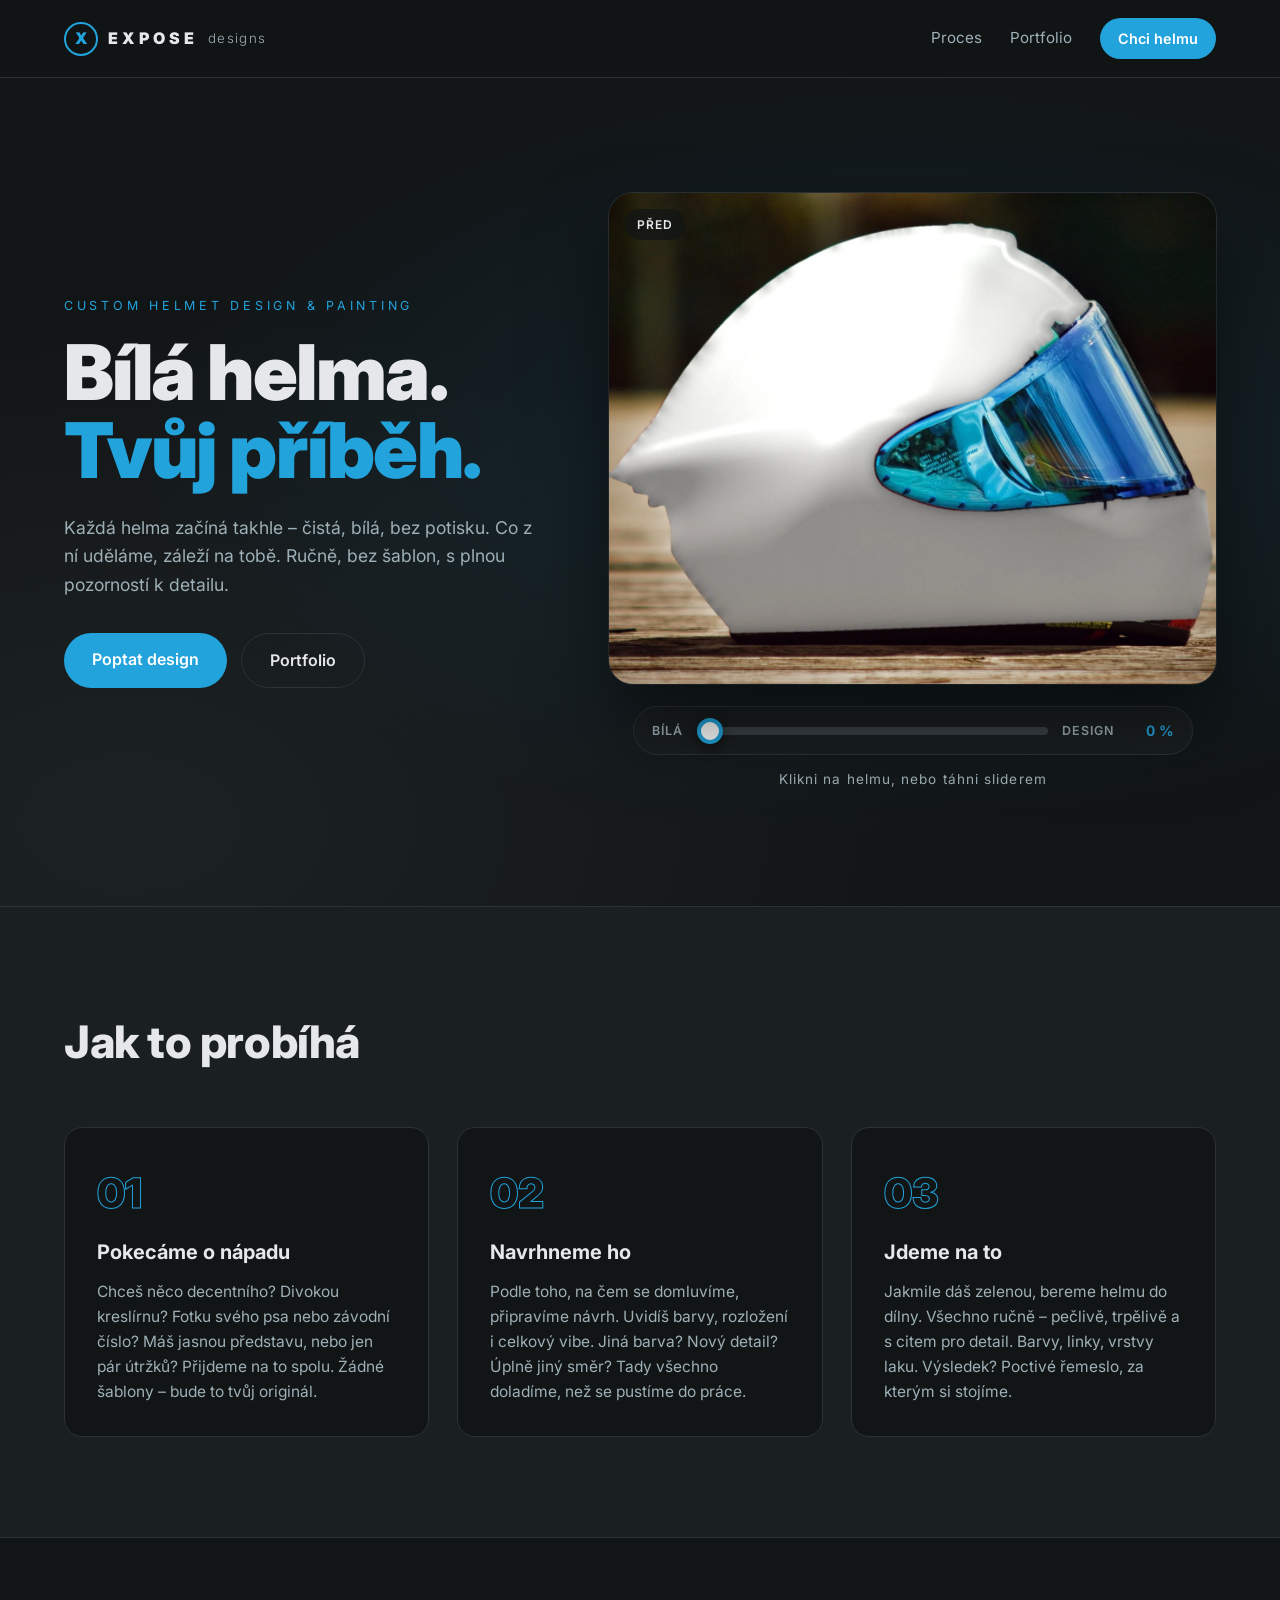
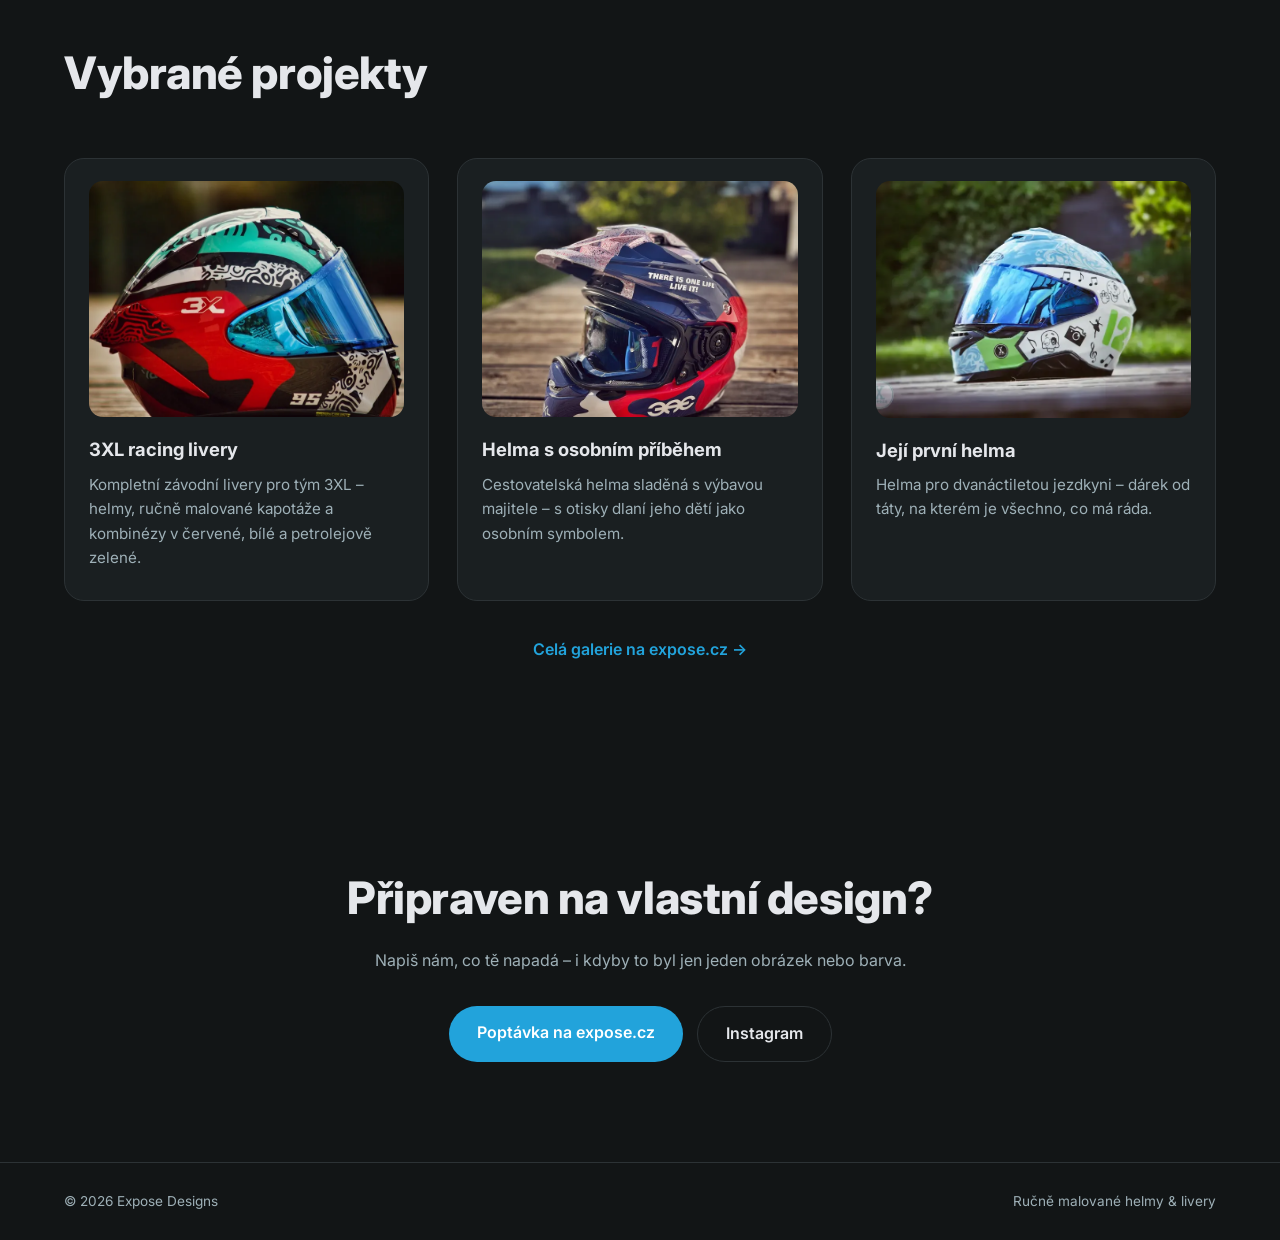
==== commit 8dfb2c08: "Add spray slider under the helmet Range slider paints the livery from the back of the helmet; it sta" ====
--- a/index.html
+++ b/index.html
@@ -40,7 +40,13 @@
           <span class="reveal-tag tag-before">Před</span>
           <span class="reveal-tag tag-after">Po – 3XL racing livery</span>
         </div>
-        <p class="hint" id="hint">Klikni na helmu a nastříkej design</p>
+        <div class="spray">
+          <span class="spray-label">Bílá</span>
+          <input type="range" id="spraySlider" min="0" max="100" step="0.1" value="0" aria-label="Míra nastříkání designu">
+          <span class="spray-label">Design</span>
+          <output id="sprayValue" for="spraySlider">0 %</output>
+        </div>
+        <p class="hint" id="hint">Klikni na helmu, nebo táhni sliderem</p>
       </div>
     </section>
 
--- a/css/style.css
+++ b/css/style.css
@@ -87,6 +87,31 @@
 .reveal.is-painted .tag-before { opacity: 0; }
 .reveal.is-painted .tag-after { opacity: 1; }
 
+.spray {
+  --p: 0%;
+  display: flex; align-items: center; gap: 14px; width: 100%; max-width: 560px; margin-top: 22px;
+  padding: 12px 18px; border-radius: 999px; background: var(--bg-2); border: 1px solid var(--line);
+}
+.spray-label { font-size: .78rem; font-weight: 600; letter-spacing: .08em; text-transform: uppercase; color: var(--muted); }
+.spray output { min-width: 46px; text-align: right; font-variant-numeric: tabular-nums; font-weight: 700; color: var(--accent); font-size: .9rem; }
+.spray input[type=range] {
+  -webkit-appearance: none; appearance: none; flex: 1; height: 8px; border-radius: 999px; cursor: pointer;
+  background: linear-gradient(90deg, #e32b2b 0%, #33b99d calc(var(--p) * .5), var(--accent) var(--p), #3a4246 var(--p));
+  outline: none; touch-action: pan-y;
+}
+.spray input[type=range]::-webkit-slider-thumb {
+  -webkit-appearance: none; width: 26px; height: 26px; border-radius: 50%;
+  background: #fff; border: 4px solid var(--accent); box-shadow: 0 4px 14px rgba(0, 0, 0, .45);
+  transition: transform .15s;
+}
+.spray input[type=range]::-moz-range-thumb {
+  width: 18px; height: 18px; border-radius: 50%;
+  background: #fff; border: 4px solid var(--accent); box-shadow: 0 4px 14px rgba(0, 0, 0, .45);
+}
+.spray input[type=range]:active::-webkit-slider-thumb { transform: scale(1.15); }
+.spray input[type=range]:focus-visible { outline: 2px dashed var(--accent); outline-offset: 6px; }
+@media (max-width: 480px) { .spray-label { display: none; } }
+
 .hint {
   margin-top: 14px; font-size: .85rem; color: var(--muted); letter-spacing: .08em;
   transition: opacity .3s;
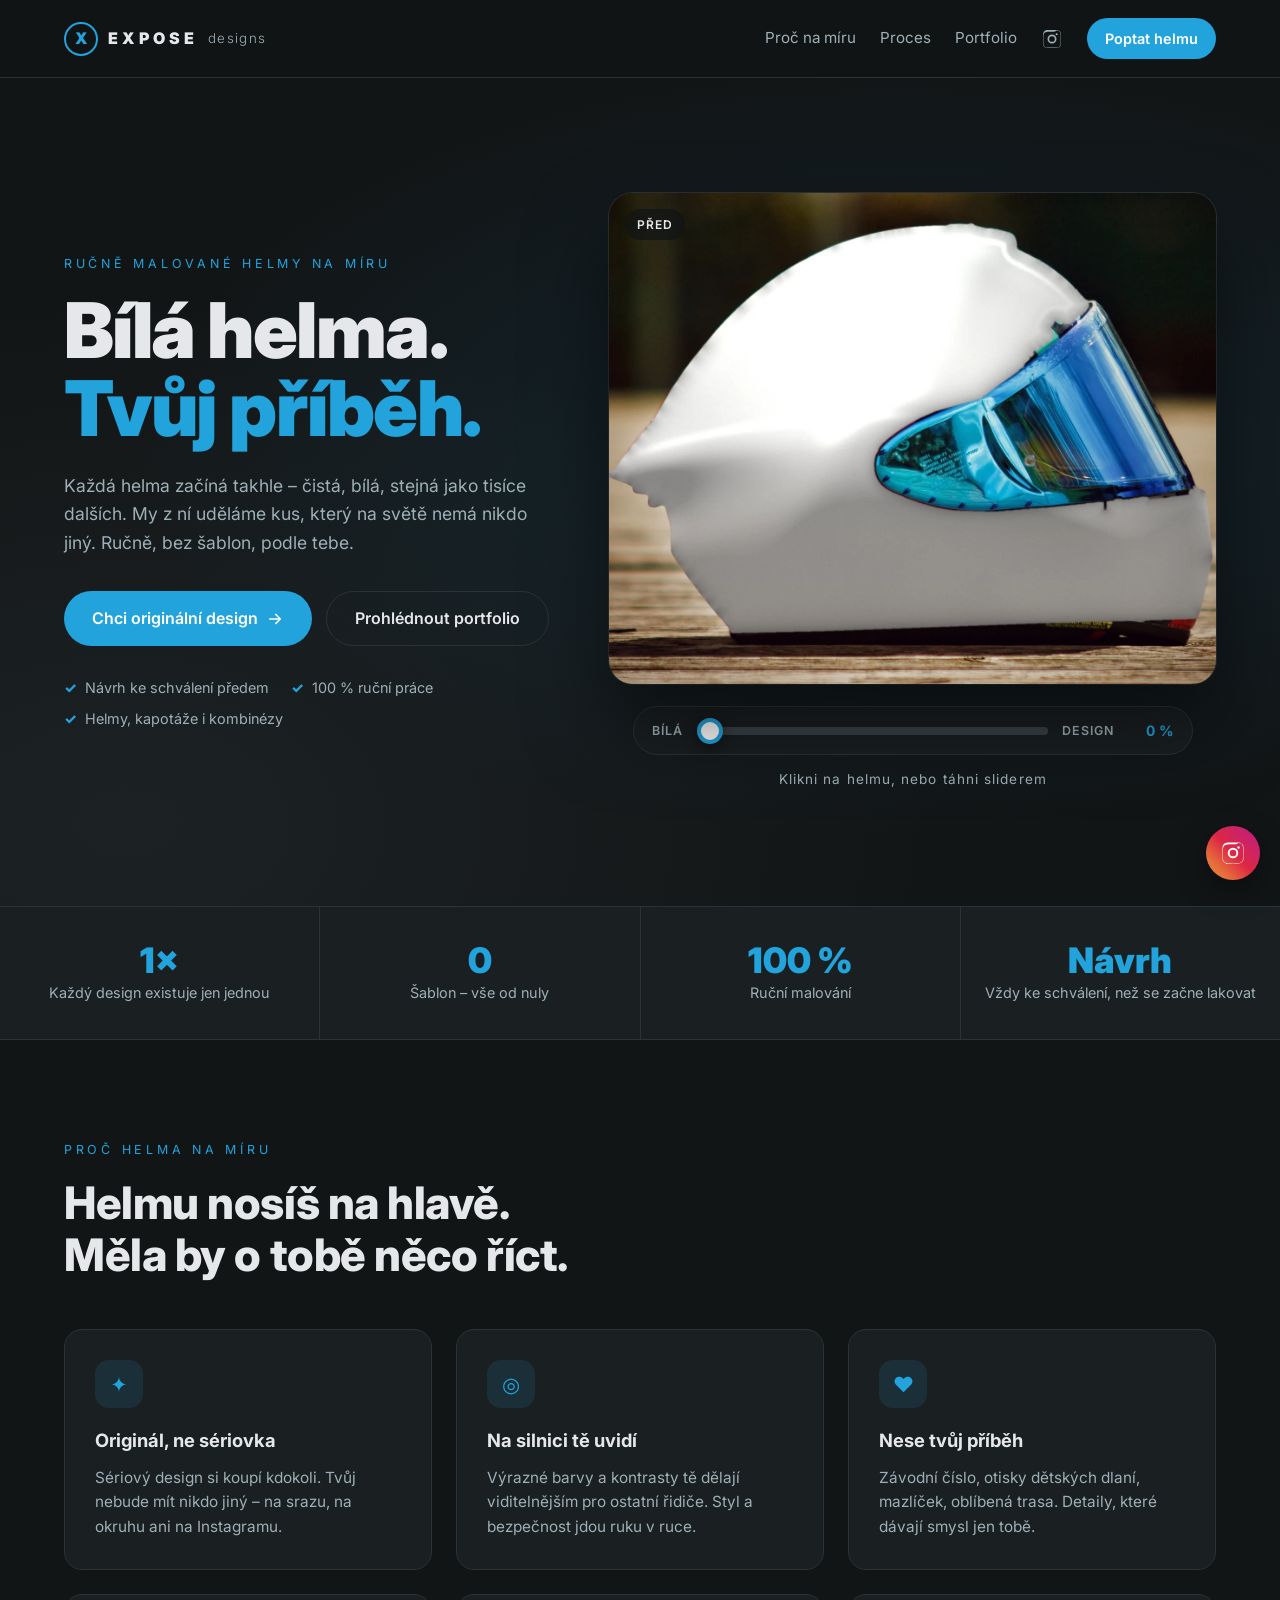
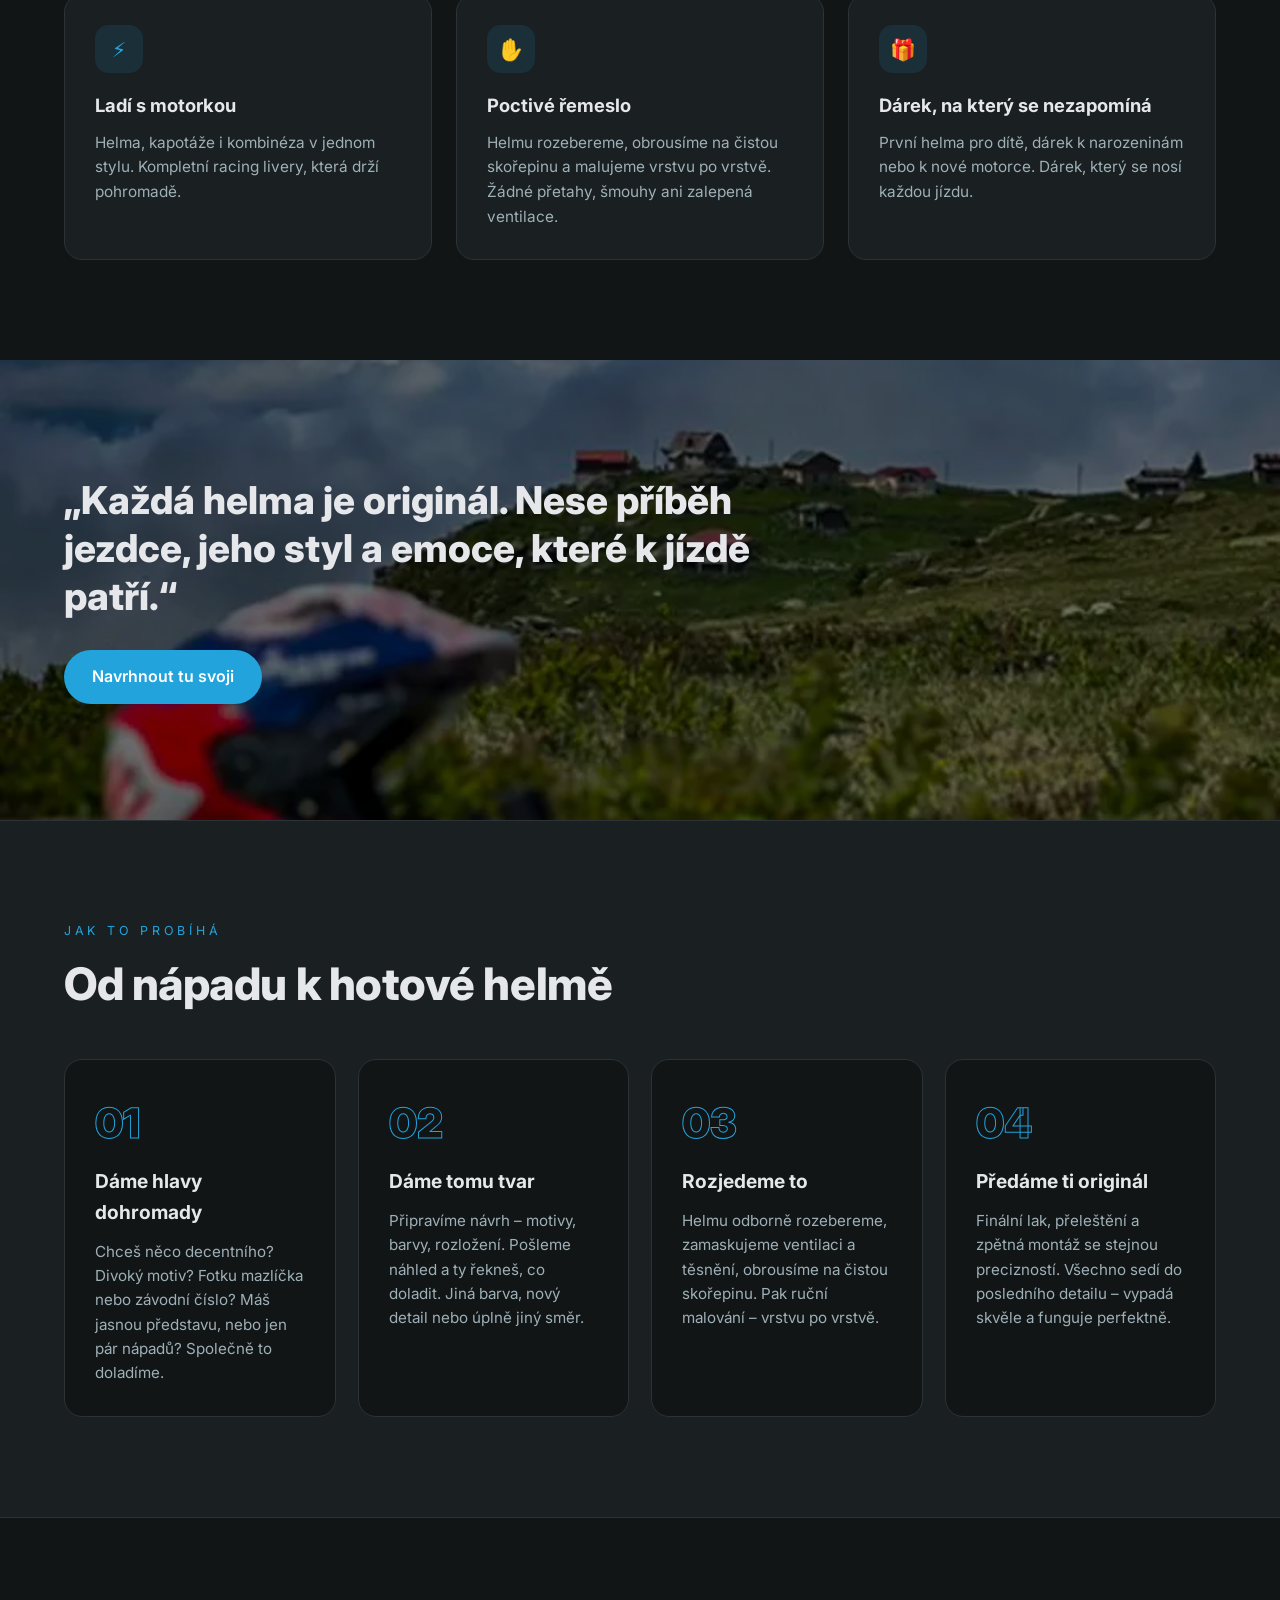
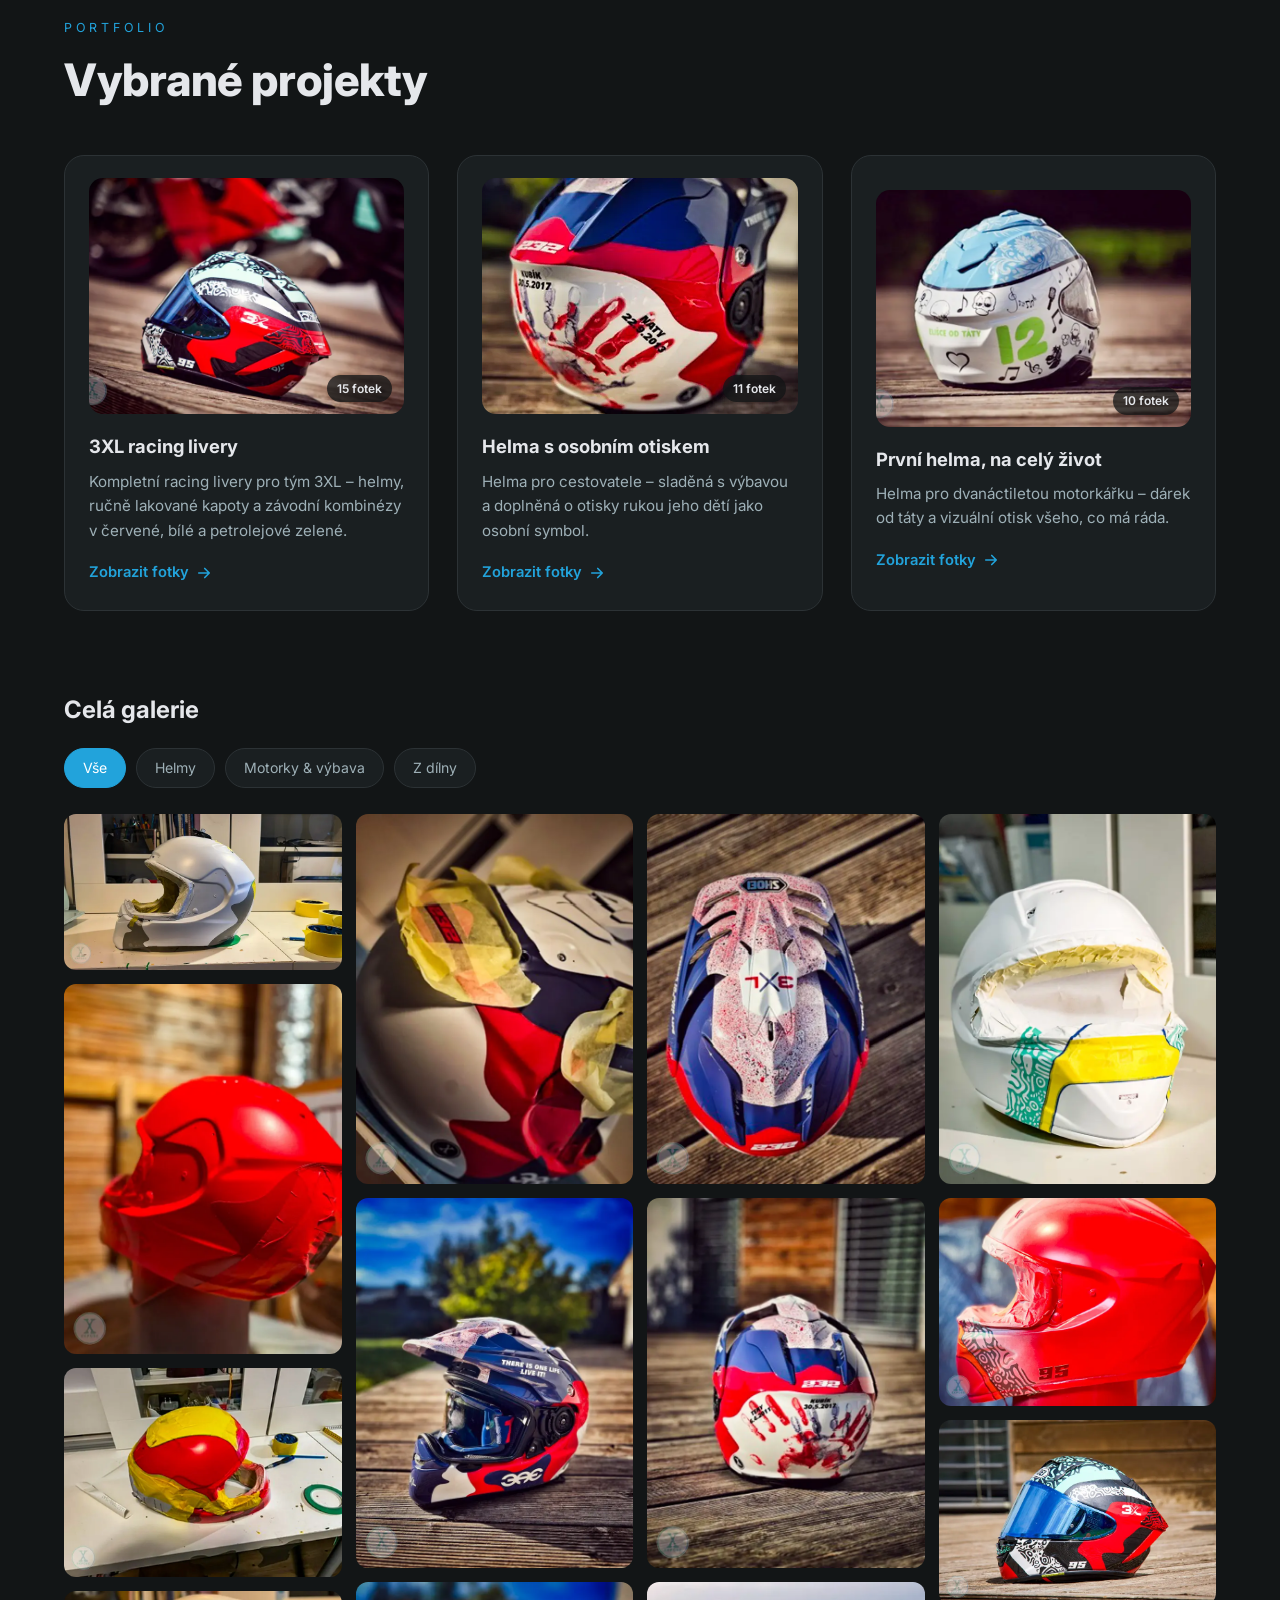
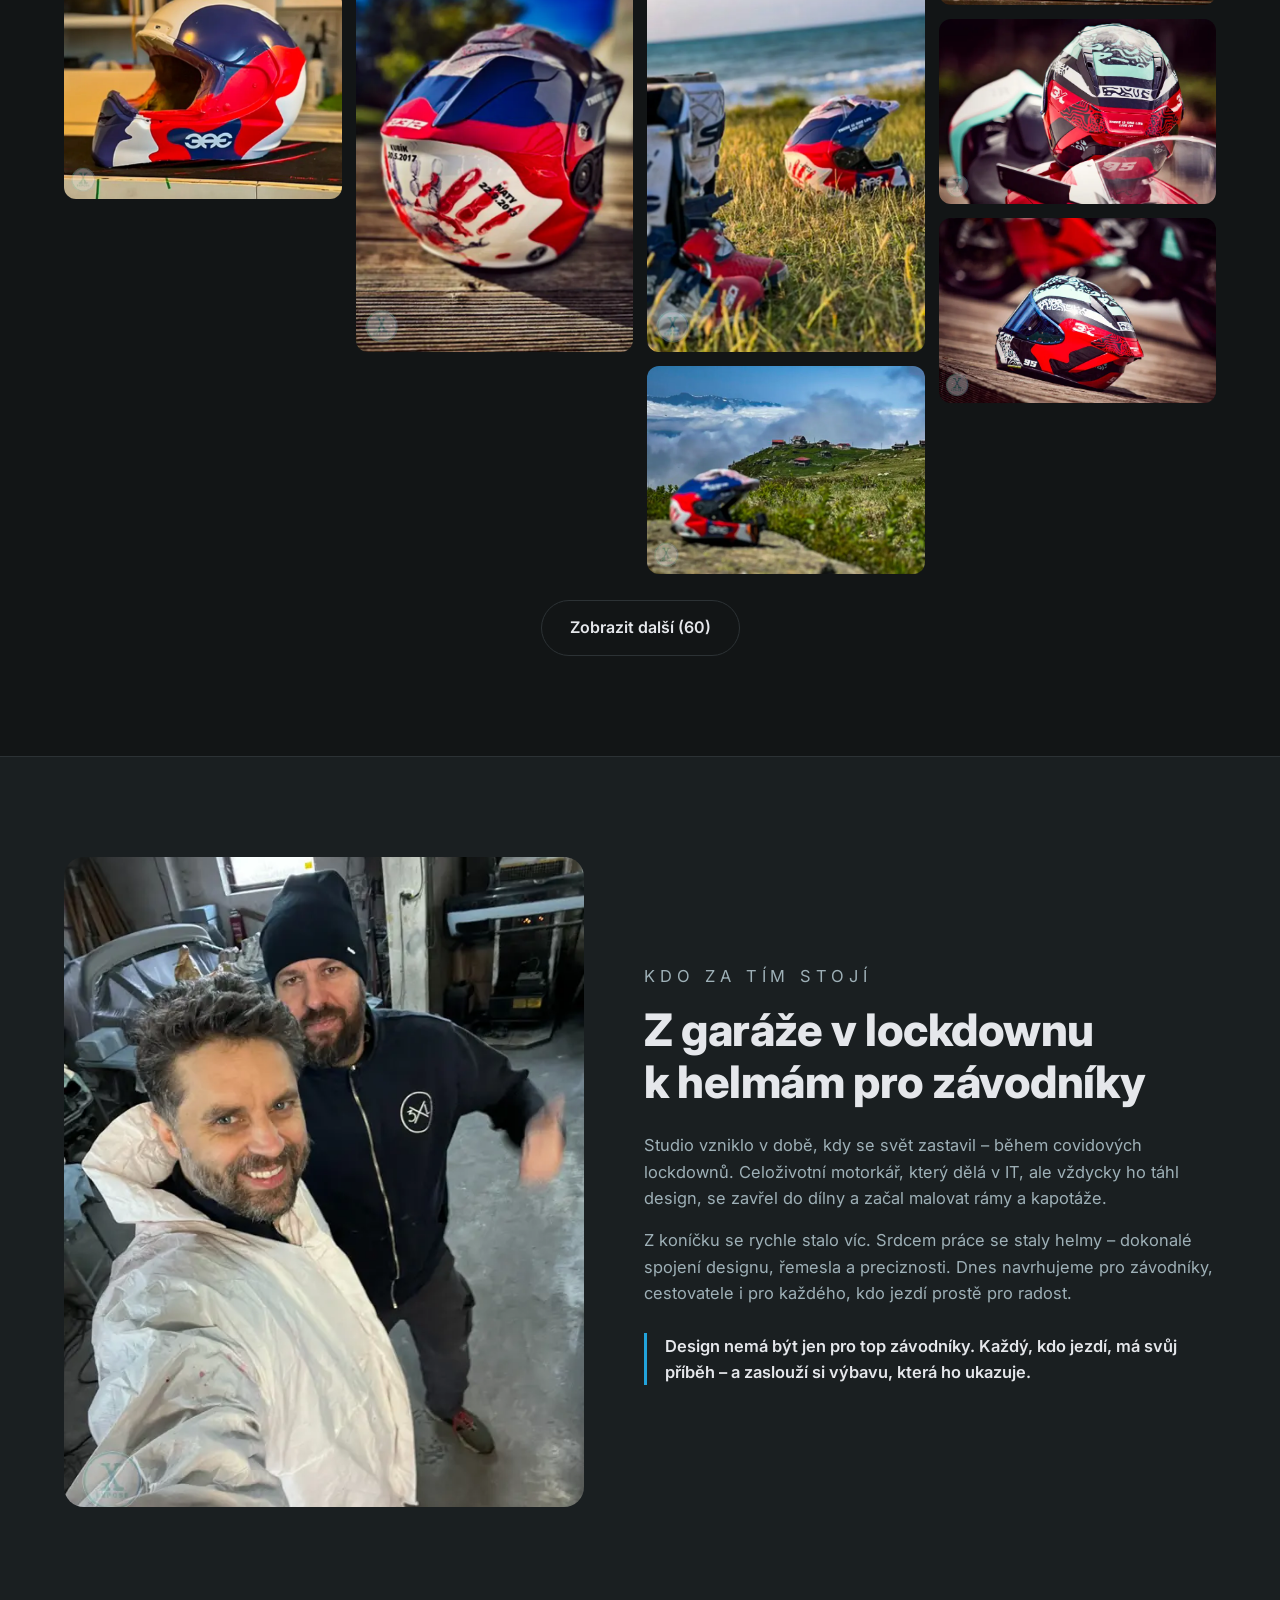
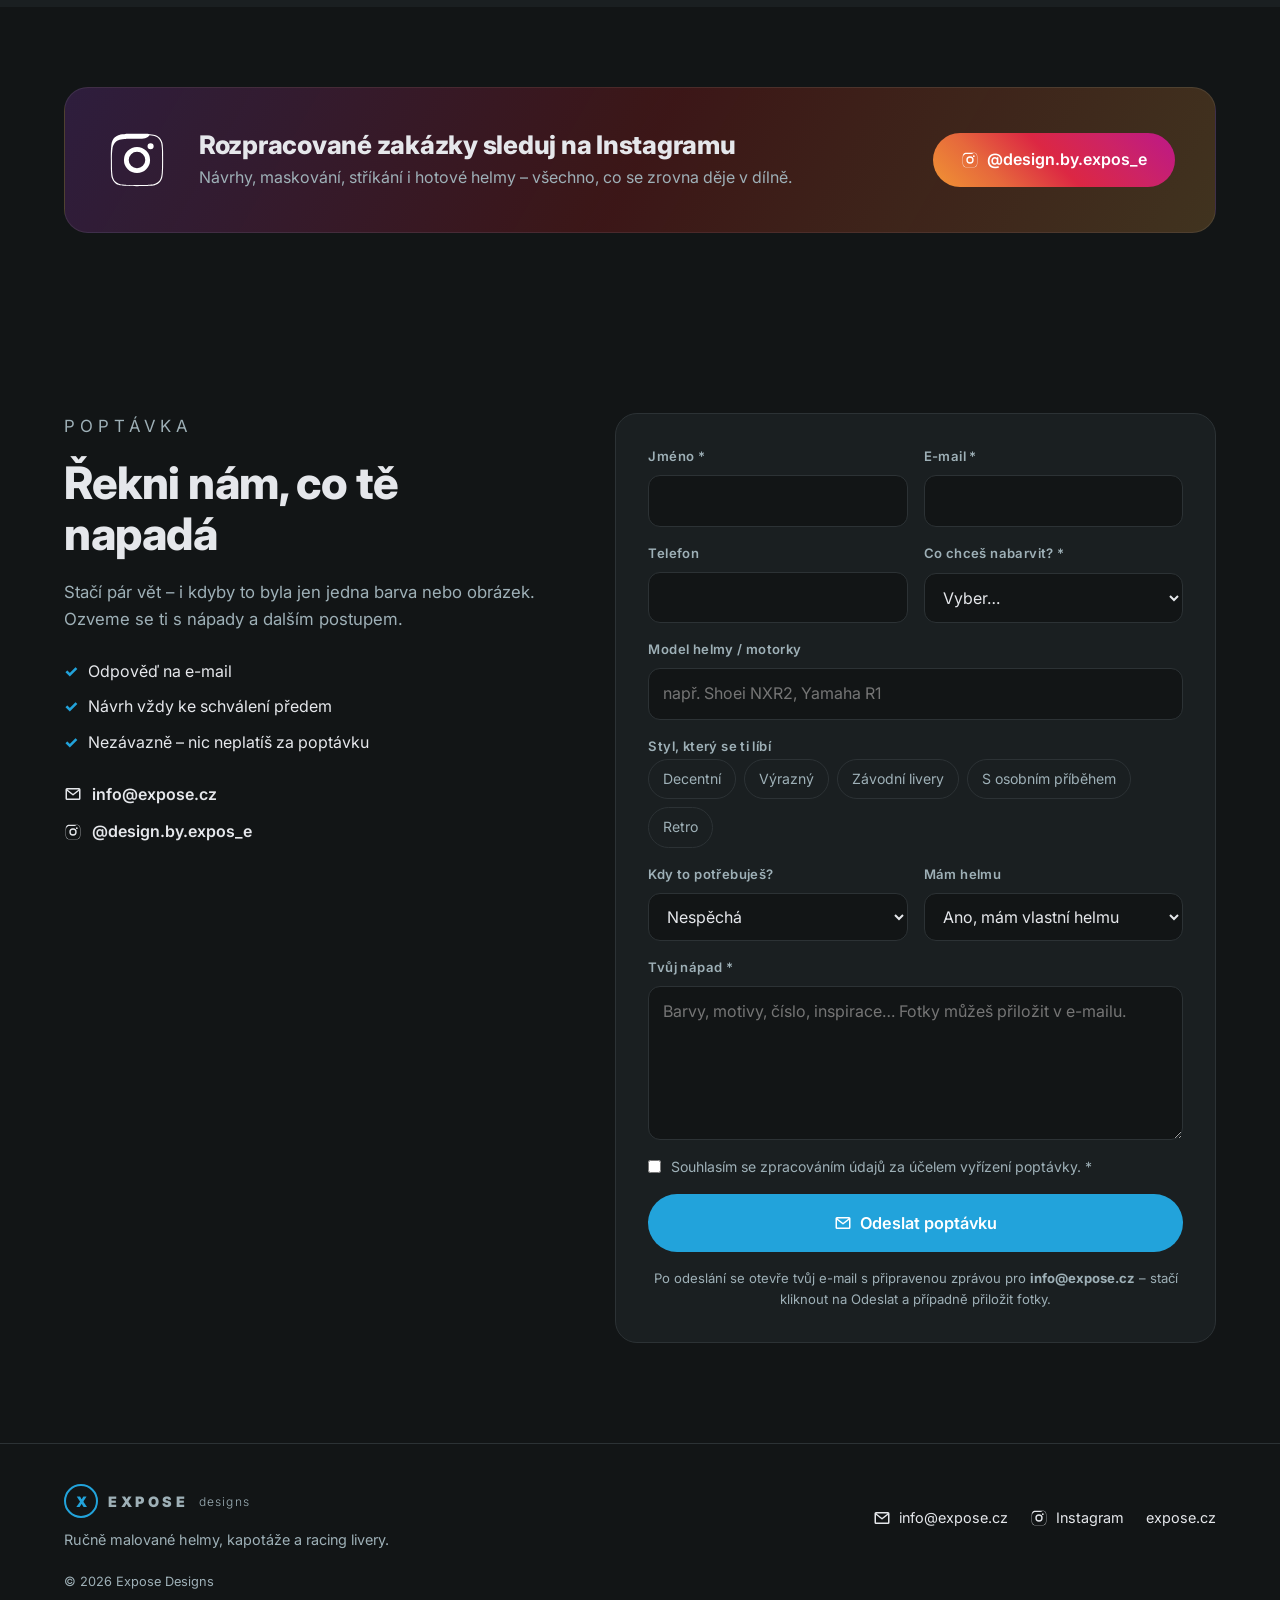
==== commit 33ed2a59: "Full portfolio, email inquiry form, Instagram, marketing sections - Why-custom-helmet benefits, trus" ====
--- a/index.html
+++ b/index.html
@@ -3,34 +3,51 @@
 <head>
   <meta charset="utf-8">
   <meta name="viewport" content="width=device-width, initial-scale=1">
-  <title>Expose Designs | Custom design a malování helem</title>
-  <meta name="description" content="Ručně malované helmy a závodní livery na míru. Žádné šablony – každá helma je originál.">
+  <title>Expose Designs | Ručně malované helmy na míru</title>
+  <meta name="description" content="Personalizované motocyklové helmy, kapotáže a racing livery. Ručně, bez šablon – každá helma je originál, který nikdo jiný mít nebude.">
+  <meta property="og:title" content="Expose Designs | Ručně malované helmy na míru">
+  <meta property="og:description" content="Tvoje helma. Tvůj příběh. Ruční malování helem, kapotáží a racing livery.">
+  <meta property="og:image" content="img/helmet-3xl.webp">
   <link rel="preconnect" href="https://fonts.googleapis.com">
   <link rel="preconnect" href="https://fonts.gstatic.com" crossorigin>
   <link href="https://fonts.googleapis.com/css2?family=Inter:wght@300;400;600;800;900&display=swap" rel="stylesheet">
   <link rel="stylesheet" href="css/style.css">
 </head>
 <body>
+  <svg width="0" height="0" style="position:absolute" aria-hidden="true">
+    <symbol id="i-ig" viewBox="0 0 24 24"><path fill="currentColor" d="M12 2.2c3.2 0 3.6 0 4.8.1 1.2.1 1.8.2 2.2.4.6.2 1 .5 1.4.9.4.4.7.9.9 1.4.2.4.4 1.1.4 2.2.1 1.3.1 1.6.1 4.8s0 3.6-.1 4.8c-.1 1.2-.2 1.8-.4 2.2-.2.6-.5 1-.9 1.4-.4.4-.9.7-1.4.9-.4.2-1.1.4-2.2.4-1.3.1-1.6.1-4.8.1s-3.6 0-4.8-.1c-1.2-.1-1.8-.2-2.2-.4-.6-.2-1-.5-1.4-.9-.4-.4-.7-.9-.9-1.4-.2-.4-.4-1.1-.4-2.2C2.2 15.6 2.2 15.2 2.2 12s0-3.6.1-4.8c.1-1.2.2-1.8.4-2.2.2-.6.5-1 .9-1.4.4-.4.9-.7 1.4-.9.4-.2 1.1-.4 2.2-.4C8.4 2.2 8.8 2.2 12 2.2zm0 1.8c-3.1 0-3.5 0-4.7.1-1.1.1-1.7.2-2.1.4-.5.2-.9.4-1.3.8-.4.4-.6.8-.8 1.3-.2.4-.3 1-.4 2.1C2.6 9.9 2.6 10.3 2.6 12s0 3.5.1 4.7c.1 1.1.2 1.7.4 2.1.2.5.4.9.8 1.3.4.4.8.6 1.3.8.4.2 1 .3 2.1.4 1.2.1 1.6.1 4.7.1s3.5 0 4.7-.1c1.1-.1 1.7-.2 2.1-.4.5-.2.9-.4 1.3-.8.4-.4.6-.8.8-1.3.2-.4.3-1 .4-2.1.1-1.2.1-1.6.1-4.7s0-3.5-.1-4.7c-.1-1.1-.2-1.7-.4-2.1-.2-.5-.4-.9-.8-1.3-.4-.4-.8-.6-1.3-.8-.4-.2-1-.3-2.1-.4C15.5 4 15.1 4 12 4zm0 3.1a4.9 4.9 0 1 1 0 9.8 4.9 4.9 0 0 1 0-9.8zm0 8a3.1 3.1 0 1 0 0-6.2 3.1 3.1 0 0 0 0 6.2zm5.1-9.4a1.1 1.1 0 1 1 0 2.3 1.1 1.1 0 0 1 0-2.3z"/></symbol>
+    <symbol id="i-mail" viewBox="0 0 24 24"><path fill="none" stroke="currentColor" stroke-width="2" stroke-linecap="round" stroke-linejoin="round" d="M4 5h16a1 1 0 0 1 1 1v12a1 1 0 0 1-1 1H4a1 1 0 0 1-1-1V6a1 1 0 0 1 1-1zm-1 1 9 7 9-7"/></symbol>
+    <symbol id="i-arrow" viewBox="0 0 24 24"><path fill="none" stroke="currentColor" stroke-width="2.2" stroke-linecap="round" stroke-linejoin="round" d="M5 12h14m-6-6 6 6-6 6"/></symbol>
+  </svg>
+
   <header class="nav">
     <a class="logo" href="#top"><span class="logo-x">X</span> EXPOSE <small>designs</small></a>
     <nav>
+      <a href="#proc">Proč na míru</a>
       <a href="#proces">Proces</a>
       <a href="#portfolio">Portfolio</a>
-      <a href="#kontakt" class="btn btn-small">Chci helmu</a>
+      <a class="nav-ig" href="https://www.instagram.com/design.by.expos_e/" target="_blank" rel="noopener" aria-label="Instagram Expose Designs"><svg><use href="#i-ig"/></svg></a>
+      <a href="#poptavka" class="btn btn-small">Poptat helmu</a>
     </nav>
   </header>
 
   <main id="top">
+    <!-- HERO -->
     <section class="hero">
       <div class="hero-text">
-        <p class="eyebrow">Custom helmet design &amp; painting</p>
+        <p class="eyebrow">Ručně malované helmy na míru</p>
         <h1>Bílá helma.<br><span class="accent">Tvůj příběh.</span></h1>
-        <p class="lead">Každá helma začíná takhle – čistá, bílá, bez potisku. Co z ní uděláme, záleží na tobě.
-          Ručně, bez šablon, s plnou pozorností k detailu.</p>
+        <p class="lead">Každá helma začíná takhle – čistá, bílá, stejná jako tisíce dalších.
+          My z ní uděláme kus, který na světě nemá nikdo jiný. Ručně, bez šablon, podle tebe.</p>
         <div class="hero-cta">
-          <a href="#kontakt" class="btn">Poptat design</a>
-          <a href="#portfolio" class="btn btn-ghost">Portfolio</a>
-        </div>
+          <a href="#poptavka" class="btn">Chci originální design <svg class="ico"><use href="#i-arrow"/></svg></a>
+          <a href="#portfolio" class="btn btn-ghost">Prohlédnout portfolio</a>
+        </div>
+        <ul class="hero-points">
+          <li>Návrh ke schválení předem</li>
+          <li>100&nbsp;% ruční práce</li>
+          <li>Helmy, kapotáže i kombinézy</li>
+        </ul>
       </div>
 
       <div class="hero-stage">
@@ -50,68 +67,253 @@
       </div>
     </section>
 
+    <!-- TRUST STRIP -->
+    <section class="strip" aria-label="Proč Expose">
+      <div><strong>1&times;</strong><span>Každý design existuje jen jednou</span></div>
+      <div><strong>0</strong><span>Šablon – vše od nuly</span></div>
+      <div><strong>100&nbsp;%</strong><span>Ruční malování</span></div>
+      <div><strong>Návrh</strong><span>Vždy ke schválení, než se začne lakovat</span></div>
+    </section>
+
+    <!-- PROČ -->
+    <section class="why" id="proc">
+      <p class="eyebrow">Proč helma na míru</p>
+      <h2>Helmu nosíš na hlavě.<br>Měla by o tobě něco říct.</h2>
+      <div class="why-grid">
+        <article class="why-card">
+          <span class="why-ico">✦</span>
+          <h3>Originál, ne sériovka</h3>
+          <p>Sériový design si koupí kdokoli. Tvůj nebude mít nikdo jiný – na srazu, na okruhu ani na Instagramu.</p>
+        </article>
+        <article class="why-card">
+          <span class="why-ico">◎</span>
+          <h3>Na silnici tě uvidí</h3>
+          <p>Výrazné barvy a kontrasty tě dělají viditelnějším pro ostatní řidiče. Styl a bezpečnost jdou ruku v ruce.</p>
+        </article>
+        <article class="why-card">
+          <span class="why-ico">❤</span>
+          <h3>Nese tvůj příběh</h3>
+          <p>Závodní číslo, otisky dětských dlaní, mazlíček, oblíbená trasa. Detaily, které dávají smysl jen tobě.</p>
+        </article>
+        <article class="why-card">
+          <span class="why-ico">⚡</span>
+          <h3>Ladí s motorkou</h3>
+          <p>Helma, kapotáže i kombinéza v jednom stylu. Kompletní racing livery, která drží pohromadě.</p>
+        </article>
+        <article class="why-card">
+          <span class="why-ico">✋</span>
+          <h3>Poctivé řemeslo</h3>
+          <p>Helmu rozebereme, obrousíme na čistou skořepinu a malujeme vrstvu po vrstvě. Žádné přetahy, šmouhy ani zalepená ventilace.</p>
+        </article>
+        <article class="why-card">
+          <span class="why-ico">🎁</span>
+          <h3>Dárek, na který se nezapomíná</h3>
+          <p>První helma pro dítě, dárek k narozeninám nebo k nové motorce. Dárek, který se nosí každou jízdu.</p>
+        </article>
+      </div>
+    </section>
+
+    <!-- BAND -->
+    <section class="band">
+      <img src="img/portfolio/3ae-3ae-11.webp" alt="" loading="lazy">
+      <div class="band-text">
+        <p class="band-quote">„Každá helma je originál. Nese příběh jezdce, jeho styl a emoce, které k jízdě patří.“</p>
+        <a href="#poptavka" class="btn">Navrhnout tu svoji</a>
+      </div>
+    </section>
+
+    <!-- PROCES -->
     <section class="process" id="proces">
-      <h2>Jak to probíhá</h2>
+      <p class="eyebrow">Jak to probíhá</p>
+      <h2>Od nápadu k hotové helmě</h2>
       <div class="steps">
         <article class="step">
           <span class="step-n">01</span>
-          <h3>Pokecáme o nápadu</h3>
-          <p>Chceš něco decentního? Divokou kreslírnu? Fotku svého psa nebo závodní číslo?
-            Máš jasnou představu, nebo jen pár útržků? Přijdeme na to spolu. Žádné šablony – bude to tvůj originál.</p>
+          <h3>Dáme hlavy dohromady</h3>
+          <p>Chceš něco decentního? Divoký motiv? Fotku mazlíčka nebo závodní číslo? Máš jasnou představu, nebo jen pár nápadů? Společně to doladíme.</p>
         </article>
         <article class="step">
           <span class="step-n">02</span>
-          <h3>Navrhneme ho</h3>
-          <p>Podle toho, na čem se domluvíme, připravíme návrh. Uvidíš barvy, rozložení i celkový vibe.
-            Jiná barva? Nový detail? Úplně jiný směr? Tady všechno doladíme, než se pustíme do práce.</p>
+          <h3>Dáme tomu tvar</h3>
+          <p>Připravíme návrh – motivy, barvy, rozložení. Pošleme náhled a ty řekneš, co doladit. Jiná barva, nový detail nebo úplně jiný směr.</p>
         </article>
         <article class="step">
           <span class="step-n">03</span>
-          <h3>Jdeme na to</h3>
-          <p>Jakmile dáš zelenou, bereme helmu do dílny. Všechno ručně – pečlivě, trpělivě a s citem pro detail.
-            Barvy, linky, vrstvy laku. Výsledek? Poctivé řemeslo, za kterým si stojíme.</p>
-        </article>
-      </div>
-    </section>
-
+          <h3>Rozjedeme to</h3>
+          <p>Helmu odborně rozebereme, zamaskujeme ventilaci a těsnění, obrousíme na čistou skořepinu. Pak ruční malování – vrstvu po vrstvě.</p>
+        </article>
+        <article class="step">
+          <span class="step-n">04</span>
+          <h3>Předáme ti originál</h3>
+          <p>Finální lak, přeleštění a zpětná montáž se stejnou precizností. Všechno sedí do posledního detailu – vypadá skvěle a funguje perfektně.</p>
+        </article>
+      </div>
+    </section>
+
+    <!-- PROJEKTY -->
     <section class="portfolio" id="portfolio">
+      <p class="eyebrow">Portfolio</p>
       <h2>Vybrané projekty</h2>
       <div class="cards">
-        <article class="card">
-          <div class="card-photo"><img src="img/project-3xl.webp" alt="3XL racing livery" loading="lazy"></div>
+        <button class="card" data-project="3xl">
+          <div class="card-photo"><img src="img/portfolio/3xl-07.webp" alt="3XL racing livery – helma" loading="lazy"><span class="card-count"></span></div>
           <h3>3XL racing livery</h3>
-          <p>Kompletní závodní livery pro tým 3XL – helmy, ručně malované kapotáže a kombinézy v červené,
-            bílé a petrolejově zelené.</p>
-        </article>
-        <article class="card">
-          <div class="card-photo"><img src="img/project-3ae.webp" alt="Cestovatelská helma s osobním příběhem" loading="lazy"></div>
-          <h3>Helma s osobním příběhem</h3>
-          <p>Cestovatelská helma sladěná s výbavou majitele – s otisky dlaní jeho dětí jako osobním symbolem.</p>
-        </article>
-        <article class="card">
-          <div class="card-photo"><img src="img/project-eliska.webp" alt="Helma pro dvanáctiletou jezdkyni" loading="lazy"></div>
-          <h3>Její první helma</h3>
-          <p>Helma pro dvanáctiletou jezdkyni – dárek od táty, na kterém je všechno, co má ráda.</p>
-        </article>
-      </div>
-      <p class="more"><a href="https://www.expose.cz/en/gallery" target="_blank" rel="noopener">Celá galerie na expose.cz →</a></p>
-    </section>
-
-    <section class="contact" id="kontakt">
-      <h2>Připraven na vlastní design?</h2>
-      <p>Napiš nám, co tě napadá – i kdyby to byl jen jeden obrázek nebo barva.</p>
-      <div class="hero-cta center">
-        <a class="btn" href="https://www.expose.cz" target="_blank" rel="noopener">Poptávka na expose.cz</a>
-        <a class="btn btn-ghost" href="https://www.instagram.com/design.by.expos_e/" target="_blank" rel="noopener">Instagram</a>
-      </div>
+          <p>Kompletní racing livery pro tým 3XL – helmy, ručně lakované kapoty a závodní kombinézy v červené, bílé a petrolejové zelené.</p>
+          <span class="card-link">Zobrazit fotky <svg class="ico"><use href="#i-arrow"/></svg></span>
+        </button>
+        <button class="card" data-project="3ae">
+          <div class="card-photo"><img src="img/portfolio/3ae-3ae-07.webp" alt="Cestovatelská helma s otisky dlaní" loading="lazy"><span class="card-count"></span></div>
+          <h3>Helma s osobním otiskem</h3>
+          <p>Helma pro cestovatele – sladěná s výbavou a doplněná o otisky rukou jeho dětí jako osobní symbol.</p>
+          <span class="card-link">Zobrazit fotky <svg class="ico"><use href="#i-arrow"/></svg></span>
+        </button>
+        <button class="card" data-project="eliska">
+          <div class="card-photo"><img src="img/portfolio/eliska-eliska-05.webp" alt="První helma pro dvanáctiletou motorkářku" loading="lazy"><span class="card-count"></span></div>
+          <h3>První helma, na celý život</h3>
+          <p>Helma pro dvanáctiletou motorkářku – dárek od táty a vizuální otisk všeho, co má ráda.</p>
+          <span class="card-link">Zobrazit fotky <svg class="ico"><use href="#i-arrow"/></svg></span>
+        </button>
+      </div>
+
+      <h3 class="gallery-title">Celá galerie</h3>
+      <div class="filters" role="tablist" aria-label="Filtr galerie">
+        <button class="chip is-active" data-filter="all">Vše</button>
+        <button class="chip" data-filter="helmy">Helmy</button>
+        <button class="chip" data-filter="motorky">Motorky &amp; výbava</button>
+        <button class="chip" data-filter="dilna">Z dílny</button>
+      </div>
+      <div class="gallery" id="gallery"></div>
+      <div class="gallery-more"><button class="btn btn-ghost" id="galleryMore" type="button">Zobrazit další</button></div>
+    </section>
+
+    <!-- O NÁS -->
+    <section class="about">
+      <div class="about-photo"><img src="img/portfolio/gallery-27.webp" alt="Tým Expose Designs v lakovně" loading="lazy"></div>
+      <div class="about-text">
+        <p class="eyebrow">Kdo za tím stojí</p>
+        <h2>Z garáže v lockdownu<br>k helmám pro závodníky</h2>
+        <p>Studio vzniklo v době, kdy se svět zastavil – během covidových lockdownů. Celoživotní motorkář, který dělá v IT, ale vždycky ho táhl design, se zavřel do dílny a začal malovat rámy a kapotáže.</p>
+        <p>Z koníčku se rychle stalo víc. Srdcem práce se staly helmy – dokonalé spojení designu, řemesla a preciznosti. Dnes navrhujeme pro závodníky, cestovatele i pro každého, kdo jezdí prostě pro radost.</p>
+        <p class="about-motto">Design nemá být jen pro top závodníky. Každý, kdo jezdí, má svůj příběh – a zaslouží si výbavu, která ho ukazuje.</p>
+      </div>
+    </section>
+
+    <!-- INSTAGRAM -->
+    <section class="ig">
+      <div class="ig-inner">
+        <svg class="ig-big"><use href="#i-ig"/></svg>
+        <div>
+          <h2>Rozpracované zakázky sleduj na Instagramu</h2>
+          <p>Návrhy, maskování, stříkání i hotové helmy – všechno, co se zrovna děje v dílně.</p>
+        </div>
+        <a class="btn btn-ig" href="https://www.instagram.com/design.by.expos_e/" target="_blank" rel="noopener">
+          <svg class="ico"><use href="#i-ig"/></svg> @design.by.expos_e
+        </a>
+      </div>
+    </section>
+
+    <!-- POPTÁVKA -->
+    <section class="inquiry" id="poptavka">
+      <div class="inquiry-intro">
+        <p class="eyebrow">Poptávka</p>
+        <h2>Řekni nám, co tě napadá</h2>
+        <p>Stačí pár vět – i kdyby to byla jen jedna barva nebo obrázek. Ozveme se ti s nápady a dalším postupem.</p>
+        <ul class="inquiry-points">
+          <li>Odpověď na e-mail</li>
+          <li>Návrh vždy ke schválení předem</li>
+          <li>Nezávazně – nic neplatíš za poptávku</li>
+        </ul>
+        <div class="contact-links">
+          <a href="mailto:info@expose.cz"><svg class="ico"><use href="#i-mail"/></svg> info@expose.cz</a>
+          <a href="https://www.instagram.com/design.by.expos_e/" target="_blank" rel="noopener"><svg class="ico"><use href="#i-ig"/></svg> @design.by.expos_e</a>
+        </div>
+      </div>
+
+      <form class="inquiry-form" id="inquiryForm" novalidate>
+        <div class="field-row">
+          <label class="field"><span>Jméno *</span><input name="jmeno" required autocomplete="name"></label>
+          <label class="field"><span>E-mail *</span><input name="email" type="email" required autocomplete="email"></label>
+        </div>
+        <div class="field-row">
+          <label class="field"><span>Telefon</span><input name="telefon" type="tel" autocomplete="tel"></label>
+          <label class="field"><span>Co chceš nabarvit? *</span>
+            <select name="typ" required>
+              <option value="">Vyber…</option>
+              <option>Helmu</option>
+              <option>Motorku / kapotáže</option>
+              <option>Kompletní livery (helma + motorka)</option>
+              <option>Něco jiného</option>
+            </select>
+          </label>
+        </div>
+        <label class="field"><span>Model helmy / motorky</span><input name="model" placeholder="např. Shoei NXR2, Yamaha R1"></label>
+        <fieldset class="field">
+          <legend>Styl, který se ti líbí</legend>
+          <div class="pills">
+            <label><input type="checkbox" name="styl" value="Decentní"><span>Decentní</span></label>
+            <label><input type="checkbox" name="styl" value="Výrazný"><span>Výrazný</span></label>
+            <label><input type="checkbox" name="styl" value="Závodní livery"><span>Závodní livery</span></label>
+            <label><input type="checkbox" name="styl" value="S osobním příběhem"><span>S osobním příběhem</span></label>
+            <label><input type="checkbox" name="styl" value="Retro"><span>Retro</span></label>
+          </div>
+        </fieldset>
+        <div class="field-row">
+          <label class="field"><span>Kdy to potřebuješ?</span>
+            <select name="termin">
+              <option>Nespěchá</option>
+              <option>Do 2 měsíců</option>
+              <option>Co nejdřív</option>
+              <option>K určitému datu (napíšu do zprávy)</option>
+            </select>
+          </label>
+          <label class="field"><span>Mám helmu</span>
+            <select name="helma">
+              <option>Ano, mám vlastní helmu</option>
+              <option>Ne, potřebuju poradit s výběrem</option>
+            </select>
+          </label>
+        </div>
+        <label class="field"><span>Tvůj nápad *</span><textarea name="zprava" rows="5" required placeholder="Barvy, motivy, číslo, inspirace… Fotky můžeš přiložit v e-mailu."></textarea></label>
+        <label class="consent"><input type="checkbox" name="souhlas" required><span>Souhlasím se zpracováním údajů za účelem vyřízení poptávky. *</span></label>
+        <button class="btn btn-wide" type="submit"><svg class="ico"><use href="#i-mail"/></svg> Odeslat poptávku</button>
+        <p class="form-note">Po odeslání se otevře tvůj e-mail s připravenou zprávou pro <strong>info@expose.cz</strong> – stačí kliknout na Odeslat a případně přiložit fotky.</p>
+        <div class="form-done" id="formDone" hidden>
+          <h3>Skoro hotovo!</h3>
+          <p>Otevřel se ti e-mail s poptávkou – zkontroluj ho a odešli. Neotevřel se? Zkopíruj text a pošli ho na <a href="mailto:info@expose.cz">info@expose.cz</a>.</p>
+          <div class="hero-cta">
+            <button class="btn btn-small" type="button" id="copyInquiry">Zkopírovat text poptávky</button>
+            <a class="btn btn-small btn-ghost" id="mailAgain" href="#">Otevřít e-mail znovu</a>
+          </div>
+        </div>
+      </form>
     </section>
   </main>
 
   <footer class="footer">
-    <span>© 2026 Expose Designs</span>
-    <span>Ručně malované helmy &amp; livery</span>
+    <div class="footer-brand">
+      <a class="logo" href="#top"><span class="logo-x">X</span> EXPOSE <small>designs</small></a>
+      <p>Ručně malované helmy, kapotáže a racing livery.</p>
+    </div>
+    <div class="footer-links">
+      <a href="mailto:info@expose.cz"><svg class="ico"><use href="#i-mail"/></svg> info@expose.cz</a>
+      <a href="https://www.instagram.com/design.by.expos_e/" target="_blank" rel="noopener"><svg class="ico"><use href="#i-ig"/></svg> Instagram</a>
+      <a href="https://www.expose.cz" target="_blank" rel="noopener">expose.cz</a>
+    </div>
+    <p class="footer-copy">© 2026 Expose Designs</p>
   </footer>
 
+  <a class="fab-ig" href="https://www.instagram.com/design.by.expos_e/" target="_blank" rel="noopener" aria-label="Instagram"><svg><use href="#i-ig"/></svg></a>
+
+  <dialog class="lightbox" id="lightbox" aria-label="Prohlížeč fotek">
+    <button class="lb-close" aria-label="Zavřít">&times;</button>
+    <button class="lb-prev" aria-label="Předchozí">&#8249;</button>
+    <img id="lbImg" alt="">
+    <button class="lb-next" aria-label="Další">&#8250;</button>
+    <p class="lb-count" id="lbCount"></p>
+  </dialog>
+
+  <script src="js/portfolio-data.js"></script>
   <script src="js/main.js"></script>
+  <script src="js/site.js"></script>
 </body>
 </html>
--- a/css/style.css
+++ b/css/style.css
@@ -34,13 +34,13 @@
   display: grid; place-items: center; width: 34px; height: 34px; border-radius: 50%;
   border: 2px solid var(--accent); color: var(--accent); letter-spacing: 0;
 }
-.nav nav { display: flex; gap: 28px; align-items: center; font-size: .95rem; }
+.nav nav { display: flex; gap: 24px; align-items: center; font-size: .95rem; }
 .nav nav a:not(.btn) { color: var(--muted); transition: color .2s; }
 .nav nav a:not(.btn):hover { color: var(--text); }
 
 /* BUTTONS */
 .btn {
-  display: inline-block; padding: 14px 28px; border-radius: 999px;
+  display: inline-flex; align-items: center; justify-content: center; gap: 8px; border: 0; cursor: pointer; font: inherit; padding: 14px 28px; border-radius: 999px;
   background: var(--accent); color: #fff; font-weight: 600;
   transition: transform .2s, box-shadow .2s, background .2s;
 }
@@ -120,49 +120,221 @@
 
 /* SECTIONS */
 section { padding: 100px clamp(20px, 5vw, 64px); }
-h2 { font-size: clamp(1.8rem, 3.5vw, 2.8rem); font-weight: 800; margin-bottom: 48px; letter-spacing: -.01em; }
-
+h2 { font-size: clamp(1.8rem, 3.5vw, 2.8rem); font-weight: 800; margin-bottom: 48px; letter-spacing: -.01em; line-height: 1.15; }
+.ico { width: 18px; height: 18px; flex: none; }
+.no-scroll { overflow: hidden; }
+
+.nav-ig { display: grid; place-items: center; }
+.nav-ig svg { width: 22px; height: 22px; }
+
+.hero-points { list-style: none; display: flex; flex-wrap: wrap; gap: 8px 22px; margin-top: 30px; color: var(--muted); font-size: .9rem; }
+.hero-points li::before { content: "✓"; color: var(--accent); font-weight: 800; margin-right: 8px; }
+
+/* TRUST STRIP */
+.strip {
+  display: grid; grid-template-columns: repeat(4, 1fr); gap: 1px; padding: 0;
+  background: var(--line); border-top: 1px solid var(--line); border-bottom: 1px solid var(--line);
+}
+.strip div { background: var(--bg-2); padding: 34px 24px; text-align: center; }
+.strip strong { display: block; font-size: 2.2rem; font-weight: 900; color: var(--accent); line-height: 1.1; }
+.strip span { color: var(--muted); font-size: .9rem; }
+
+/* WHY */
+.why h2 { max-width: 760px; }
+.why-grid { display: grid; grid-template-columns: repeat(3, 1fr); gap: 24px; }
+.why-card {
+  padding: 30px; border-radius: 18px; background: var(--bg-2); border: 1px solid var(--line);
+  transition: border-color .3s, transform .3s;
+}
+.why-card:hover { border-color: var(--accent); transform: translateY(-4px); }
+.why-ico {
+  display: grid; place-items: center; width: 48px; height: 48px; border-radius: 14px; margin-bottom: 18px;
+  background: rgba(34, 163, 219, .12); color: var(--accent); font-size: 1.3rem;
+}
+.why-card h3 { font-size: 1.15rem; margin-bottom: 10px; }
+.why-card p { color: var(--muted); font-size: .96rem; }
+
+/* BAND */
+.band { position: relative; padding: 0; min-height: 460px; display: grid; overflow: hidden; }
+.band img { position: absolute; inset: 0; width: 100%; height: 100%; object-fit: cover; filter: brightness(.45); }
+.band-text { position: relative; align-self: center; padding: 80px clamp(20px, 5vw, 64px); max-width: 820px; }
+.band-quote { font-size: clamp(1.5rem, 3vw, 2.4rem); font-weight: 800; line-height: 1.25; margin-bottom: 30px; }
+
+/* PROCESS */
 .process { background: var(--bg-2); border-top: 1px solid var(--line); border-bottom: 1px solid var(--line); }
-.steps { display: grid; grid-template-columns: repeat(3, 1fr); gap: 28px; }
+.steps { display: grid; grid-template-columns: repeat(4, 1fr); gap: 22px; }
 .step {
-  padding: 32px; border-radius: 18px; border: 1px solid var(--line); background: var(--bg);
+  padding: 30px; border-radius: 18px; border: 1px solid var(--line); background: var(--bg);
   transition: border-color .3s, transform .3s;
 }
 .step:hover { border-color: var(--accent); transform: translateY(-4px); }
 .step-n { font-size: 2.6rem; font-weight: 900; color: transparent; -webkit-text-stroke: 1px var(--accent); }
-.step h3 { margin: 10px 0 12px; font-size: 1.25rem; }
-.step p { color: var(--muted); font-size: .97rem; }
-
+.step h3 { margin: 10px 0 12px; font-size: 1.2rem; }
+.step p { color: var(--muted); font-size: .95rem; }
+
+/* PORTFOLIO */
 .cards { display: grid; grid-template-columns: repeat(3, 1fr); gap: 28px; }
 .card {
-  padding: 22px 24px 30px; border-radius: 20px; background: var(--bg-2); border: 1px solid var(--line);
+  text-align: left; font: inherit; color: inherit; cursor: pointer;
+  padding: 22px 24px 26px; border-radius: 20px; background: var(--bg-2); border: 1px solid var(--line);
   transition: border-color .3s, transform .3s;
 }
-.card:hover { border-color: var(--accent); transform: translateY(-4px); }
-.card-photo { aspect-ratio: 4 / 3; border-radius: 14px; overflow: hidden; margin-bottom: 18px; }
+.card:hover, .card:focus-visible { border-color: var(--accent); transform: translateY(-4px); outline: none; }
+.card-photo { position: relative; aspect-ratio: 4 / 3; border-radius: 14px; overflow: hidden; margin-bottom: 18px; }
 .card-photo img { width: 100%; height: 100%; object-fit: cover; display: block; transition: transform .6s cubic-bezier(.2, .8, .2, 1); }
 .card:hover .card-photo img { transform: scale(1.06); }
+.card-count {
+  position: absolute; right: 12px; bottom: 12px; padding: 4px 10px; border-radius: 999px;
+  background: rgba(18, 21, 22, .75); font-size: .75rem; font-weight: 600;
+}
 .card h3 { font-size: 1.15rem; margin-bottom: 8px; }
-.card p { color: var(--muted); font-size: .95rem; }
-.more { margin-top: 36px; text-align: center; }
-.more a { color: var(--accent); font-weight: 600; }
-
-.contact { text-align: center; }
-.contact h2 { margin-bottom: 14px; }
-.contact p { color: var(--muted); margin-bottom: 32px; }
-
+.card p { color: var(--muted); font-size: .95rem; margin-bottom: 16px; }
+.card-link { display: inline-flex; align-items: center; gap: 6px; color: var(--accent); font-weight: 600; font-size: .92rem; }
+
+.gallery-title { font-size: 1.5rem; margin: 80px 0 18px; }
+.filters { display: flex; gap: 10px; flex-wrap: wrap; margin-bottom: 26px; }
+.chip {
+  font: inherit; font-size: .88rem; cursor: pointer;
+  padding: 8px 18px; border-radius: 999px;
+  background: var(--bg-2); color: var(--muted); border: 1px solid var(--line);
+  transition: all .2s;
+}
+.chip:hover { color: var(--text); border-color: var(--accent-2); }
+.chip.is-active { background: var(--accent); border-color: var(--accent); color: #fff; }
+
+.gallery { columns: 4 240px; column-gap: 14px; }
+.g-item {
+  display: block; width: 100%; margin: 0 0 14px; padding: 0; border: 0; cursor: zoom-in;
+  border-radius: 12px; overflow: hidden; background: var(--bg-2); break-inside: avoid;
+}
+.g-item img { width: 100%; height: 100%; object-fit: cover; display: block; transition: transform .5s, filter .3s; }
+.g-item:hover img { transform: scale(1.04); filter: brightness(1.08); }
+.g-item:focus-visible { outline: 2px solid var(--accent); outline-offset: 2px; }
+
+.gallery-more { text-align: center; margin-top: 26px; }
+.btn[hidden] { display: none; }
+.strip strong { font-size: 2.2rem; }
+
+/* LIGHTBOX */
+.lightbox {
+  border: 0; padding: 0; margin: 0; width: 100vw; height: 100vh; max-width: none; max-height: none;
+  background: rgba(8, 10, 11, .94); color: var(--text);
+}
+.lightbox[open] { display: grid; place-items: center; }
+.lightbox::backdrop { background: rgba(0, 0, 0, .6); }
+.lightbox img { max-width: min(92vw, 1200px); max-height: 84vh; border-radius: 10px; box-shadow: 0 30px 80px rgba(0, 0, 0, .6); }
+.lightbox button {
+  position: absolute; background: rgba(255, 255, 255, .08); color: #fff; border: 1px solid rgba(255, 255, 255, .15);
+  width: 52px; height: 52px; border-radius: 50%; font-size: 2rem; line-height: 1; cursor: pointer; transition: background .2s;
+}
+.lightbox button:hover { background: var(--accent); }
+.lb-close { top: 20px; right: 20px; }
+.lb-prev { left: 20px; top: 50%; transform: translateY(-50%); }
+.lb-next { right: 20px; top: 50%; transform: translateY(-50%); }
+.lb-count { position: absolute; bottom: 22px; left: 0; right: 0; text-align: center; color: var(--muted); font-size: .9rem; }
+
+/* ABOUT */
+.about { display: grid; grid-template-columns: 1fr 1.1fr; gap: 60px; align-items: center; background: var(--bg-2); border-top: 1px solid var(--line); }
+.about-photo img { width: 100%; border-radius: 20px; display: block; aspect-ratio: 4 / 5; object-fit: cover; }
+.about-text h2 { margin-bottom: 24px; }
+.about-text p { color: var(--muted); margin-bottom: 16px; font-size: 1.03rem; }
+.about-motto { color: var(--text) !important; font-weight: 600; border-left: 3px solid var(--accent); padding-left: 18px; margin-top: 26px; }
+
+/* INSTAGRAM */
+.ig { padding-top: 80px; padding-bottom: 80px; }
+.ig-inner {
+  display: flex; align-items: center; gap: 30px; padding: 40px; border-radius: 24px;
+  background: linear-gradient(120deg, rgba(131, 58, 180, .25), rgba(253, 29, 29, .18) 50%, rgba(252, 176, 69, .2));
+  border: 1px solid rgba(255, 255, 255, .08);
+}
+.ig-big { width: 64px; height: 64px; flex: none; color: #fff; }
+.ig-inner h2 { font-size: 1.6rem; margin-bottom: 6px; }
+.ig-inner p { color: var(--muted); }
+.ig-inner .btn { margin-left: auto; flex: none; }
+.btn-ig { background: linear-gradient(45deg, #f09433, #e6683c, #dc2743, #cc2366, #bc1888); }
+.btn-ig:hover { box-shadow: 0 10px 30px rgba(220, 39, 67, .4); }
+
+/* POPTÁVKA */
+.inquiry { display: grid; grid-template-columns: .9fr 1.1fr; gap: 60px; align-items: start; }
+.inquiry-intro h2 { margin-bottom: 18px; }
+.inquiry-intro > p { color: var(--muted); font-size: 1.05rem; }
+.inquiry-points { list-style: none; margin: 26px 0; display: grid; gap: 10px; }
+.inquiry-points li::before { content: "✓"; color: var(--accent); font-weight: 800; margin-right: 10px; }
+.contact-links { display: grid; gap: 12px; }
+.contact-links a { display: inline-flex; align-items: center; gap: 10px; font-weight: 600; color: var(--text); }
+.contact-links a:hover { color: var(--accent); }
+
+.inquiry-form { display: grid; gap: 16px; padding: 32px; border-radius: 22px; background: var(--bg-2); border: 1px solid var(--line); }
+.field-row { display: grid; grid-template-columns: 1fr 1fr; gap: 16px; }
+.field { display: grid; gap: 6px; border: 0; min-width: 0; }
+.field > span, .field legend { font-size: .82rem; font-weight: 600; color: var(--muted); letter-spacing: .03em; margin-bottom: 2px; }
+.field input, .field select, .field textarea {
+  font: inherit; color: var(--text); background: var(--bg); border: 1px solid var(--line); border-radius: 12px;
+  padding: 12px 14px; width: 100%; transition: border-color .2s, box-shadow .2s;
+}
+.field textarea { resize: vertical; }
+.field input:focus, .field select:focus, .field textarea:focus { outline: none; border-color: var(--accent); box-shadow: 0 0 0 3px rgba(34, 163, 219, .2); }
+.was-validated :invalid { border-color: #e5484d; }
+.pills { display: flex; flex-wrap: wrap; gap: 8px; }
+.pills label { position: relative; }
+.pills input { position: absolute; left: 0; top: 0; width: 1px; height: 1px; opacity: 0; pointer-events: none; }
+.pills span {
+  display: inline-block; padding: 8px 14px; border-radius: 999px; border: 1px solid var(--line);
+  color: var(--muted); font-size: .88rem; cursor: pointer; transition: all .2s;
+}
+.pills input:checked + span { background: var(--accent); border-color: var(--accent); color: #fff; }
+.pills input:focus-visible + span { outline: 2px dashed var(--accent); outline-offset: 2px; }
+.consent { display: flex; gap: 10px; align-items: flex-start; color: var(--muted); font-size: .88rem; }
+.consent input { margin-top: 4px; accent-color: var(--accent); }
+.was-validated .consent input:invalid + span { color: #e5484d; }
+.btn-wide { width: 100%; padding: 16px; font-size: 1.02rem; }
+.form-note { color: var(--muted); font-size: .82rem; text-align: center; }
+.form-done { padding: 20px; border-radius: 14px; background: rgba(34, 163, 219, .1); border: 1px solid var(--accent); }
+.form-done h3 { margin-bottom: 6px; }
+.form-done p { color: var(--muted); margin-bottom: 14px; font-size: .95rem; }
+.form-done a:not(.btn) { color: var(--accent); }
+
+/* FOOTER */
 .footer {
-  display: flex; justify-content: space-between; flex-wrap: wrap; gap: 10px;
-  padding: 28px clamp(20px, 5vw, 64px); border-top: 1px solid var(--line);
-  color: var(--muted); font-size: .85rem;
-}
-
+  display: grid; grid-template-columns: 1fr auto; gap: 20px 40px; align-items: center;
+  padding: 40px clamp(20px, 5vw, 64px); border-top: 1px solid var(--line); color: var(--muted); font-size: .9rem;
+}
+.footer-brand p { margin-top: 10px; }
+.footer-links { display: flex; gap: 22px; flex-wrap: wrap; }
+.footer-links a { display: inline-flex; align-items: center; gap: 8px; color: var(--text); }
+.footer-links a:hover { color: var(--accent); }
+.footer-copy { grid-column: 1 / -1; font-size: .8rem; }
+
+.fab-ig {
+  position: fixed; right: 20px; bottom: 20px; z-index: 20; width: 54px; height: 54px; border-radius: 50%;
+  display: grid; place-items: center; color: #fff; box-shadow: 0 10px 30px rgba(0, 0, 0, .4);
+  background: linear-gradient(45deg, #f09433, #e6683c, #dc2743, #cc2366, #bc1888); transition: transform .2s;
+}
+.fab-ig:hover { transform: scale(1.08); }
+.fab-ig svg { width: 26px; height: 26px; }
+
+@media (max-width: 1100px) {
+  .steps { grid-template-columns: repeat(2, 1fr); }
+  .why-grid { grid-template-columns: repeat(2, 1fr); }
+}
 @media (max-width: 900px) {
+  section { padding-top: 70px; padding-bottom: 70px; }
   .hero { grid-template-columns: 1fr; text-align: center; gap: 28px; min-height: auto; padding-top: 50px; }
   .lead { margin-left: auto; margin-right: auto; }
-  .hero-cta { justify-content: center; }
-  .steps, .cards { grid-template-columns: 1fr; }
-  .nav nav a:not(.btn) { display: none; }
+  .hero-cta, .hero-points { justify-content: center; }
+  .cards, .about, .inquiry { grid-template-columns: 1fr; }
+  .strip { grid-template-columns: repeat(2, 1fr); }
+  .nav nav a:not(.btn):not(.nav-ig) { display: none; }
+  .ig-inner { flex-direction: column; text-align: center; }
+  .ig-inner .btn { margin-left: 0; }
+  .about-photo img { aspect-ratio: 4 / 3; }
+}
+@media (max-width: 600px) {
+  .why-grid, .steps, .field-row { grid-template-columns: 1fr; }
+  .inquiry-form { padding: 22px; }
+  .footer { grid-template-columns: 1fr; }
+  .lb-prev, .lb-next { top: auto !important; bottom: 14px; transform: none !important; }
+  .lb-count { bottom: 30px; }
 }
 
 @media (prefers-reduced-motion: reduce) {
